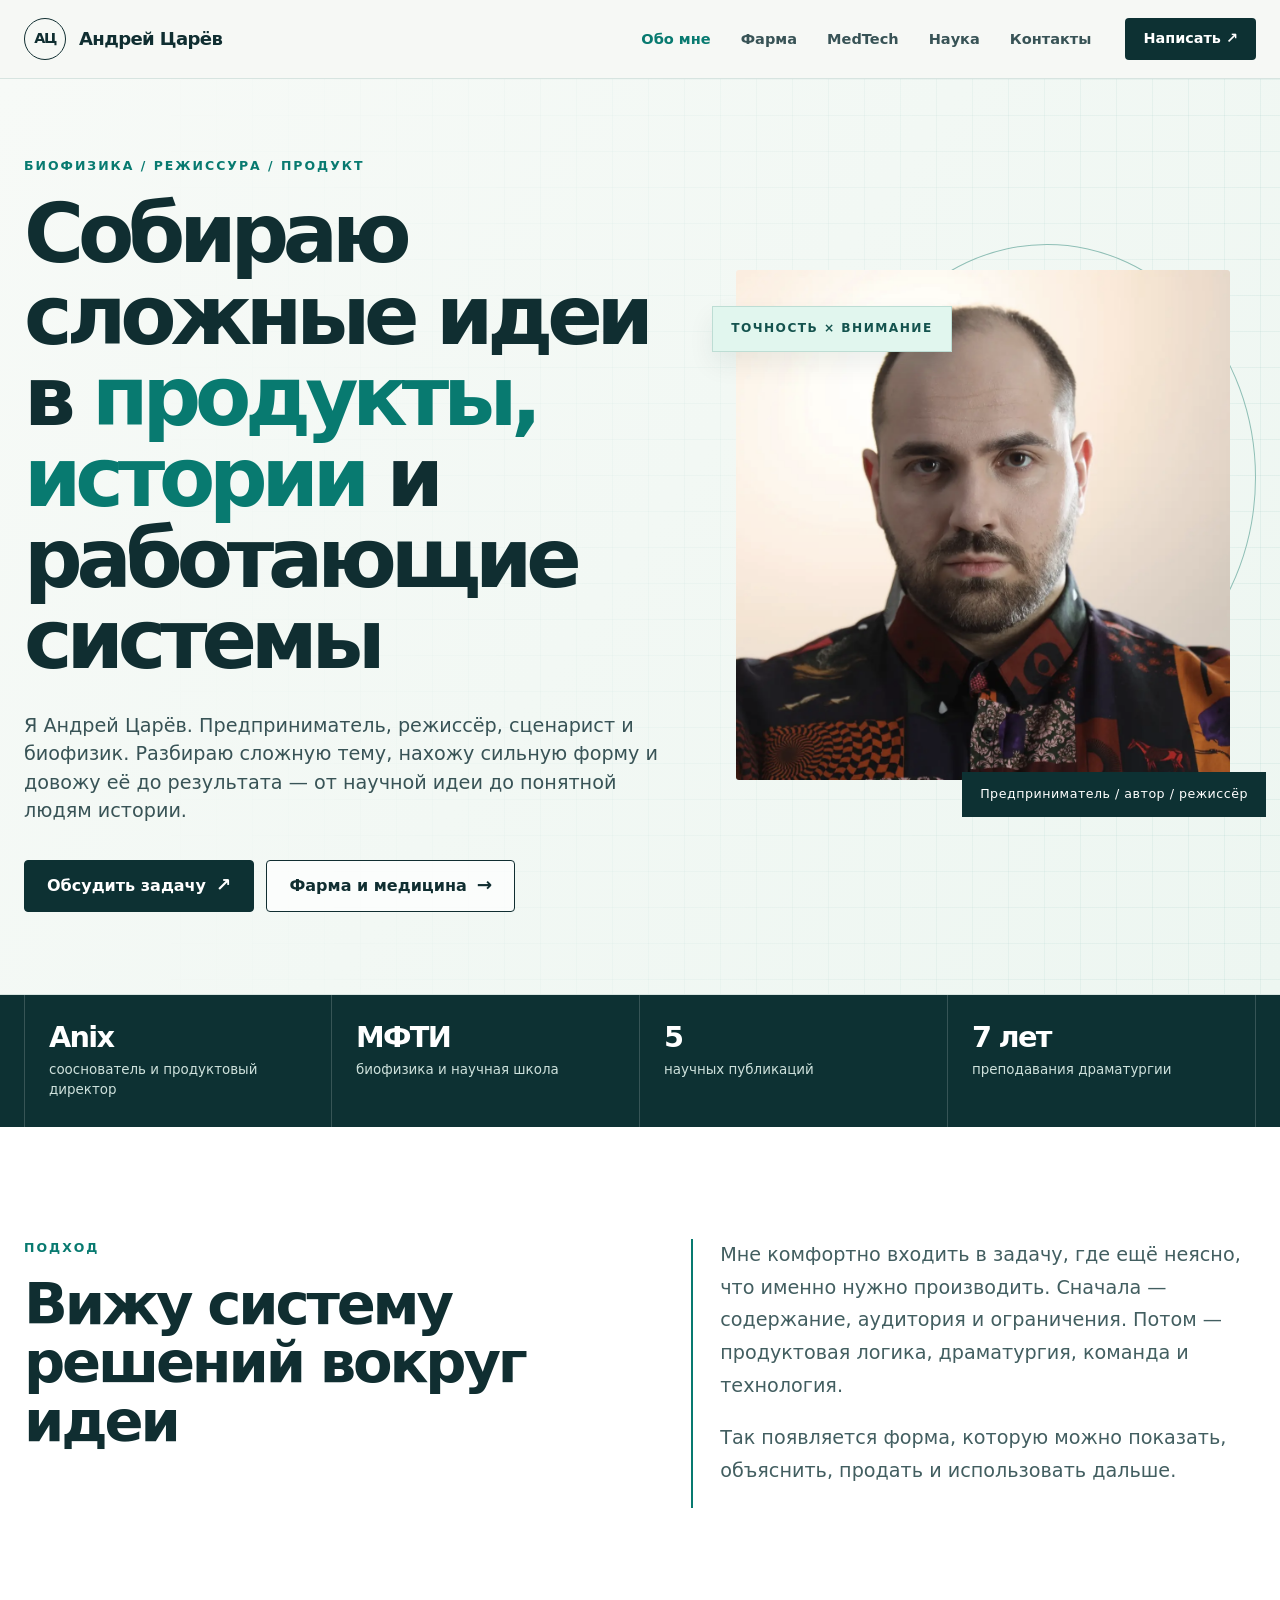
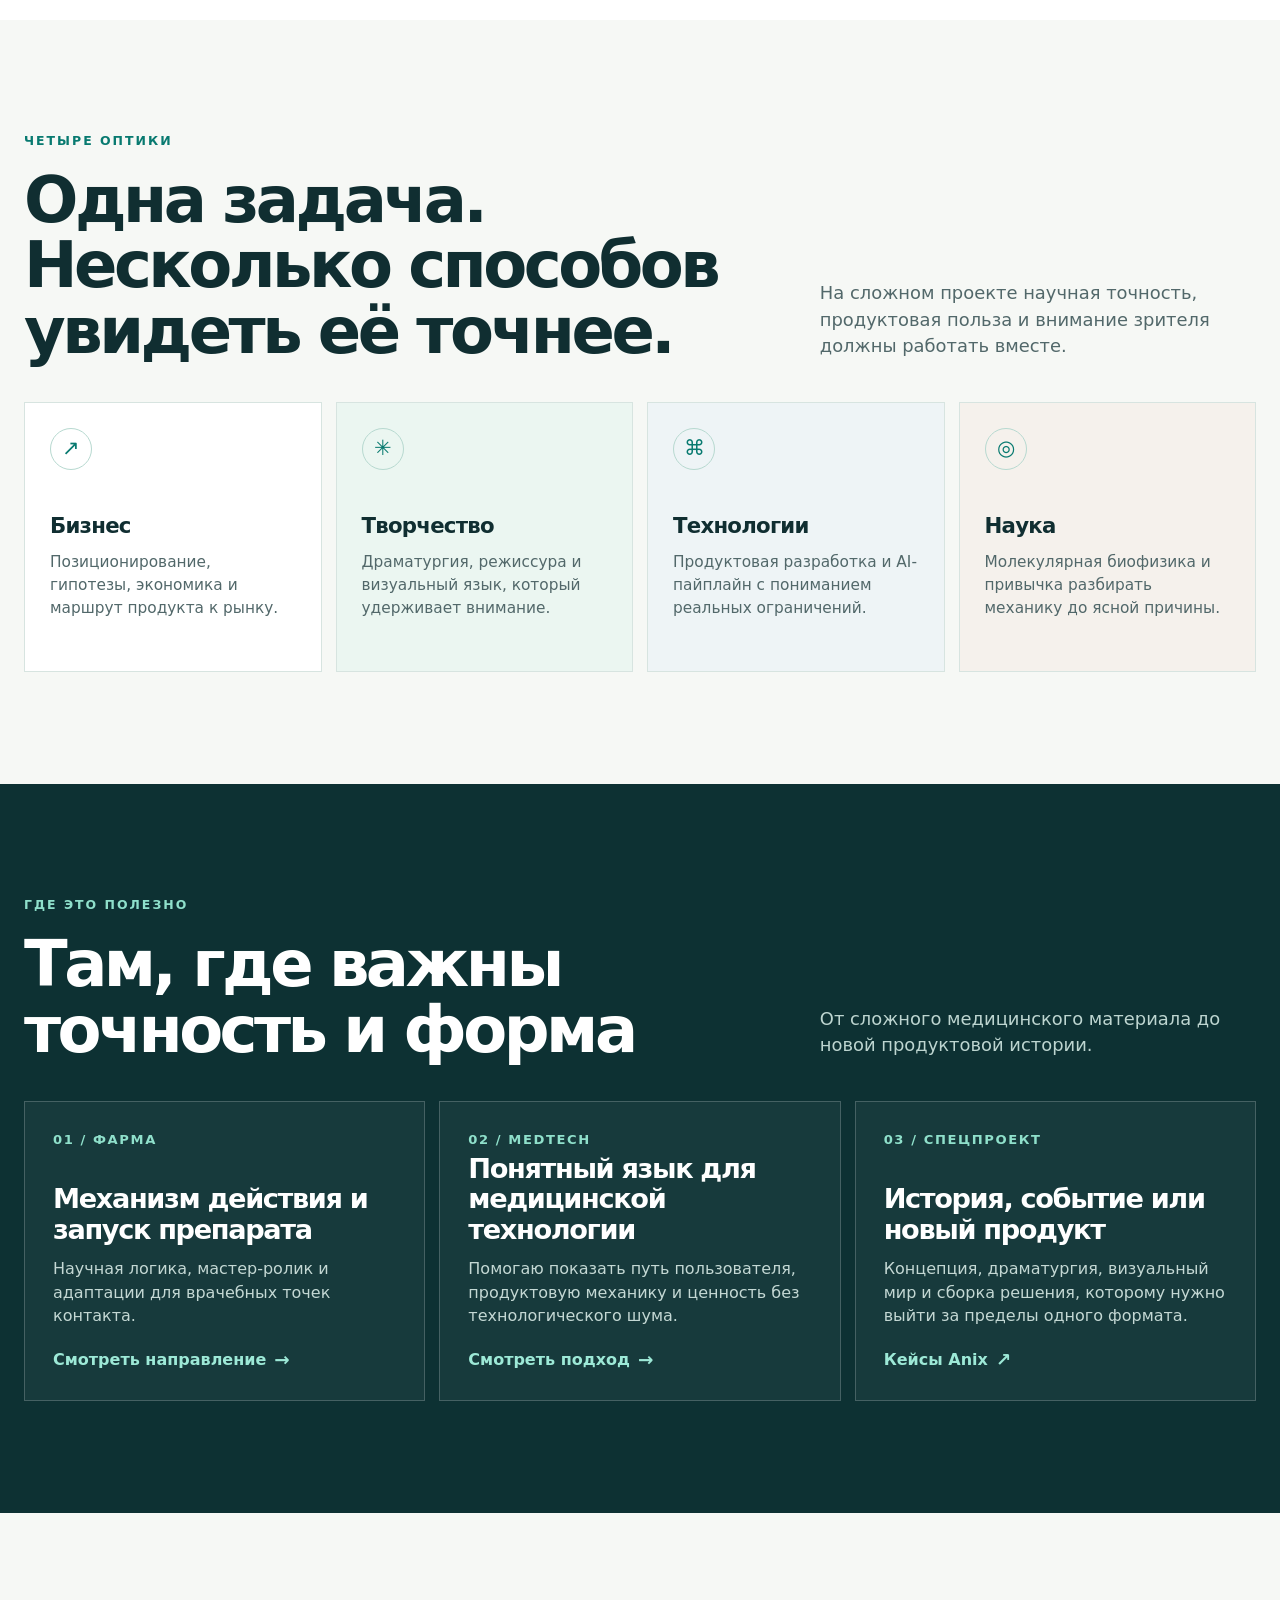
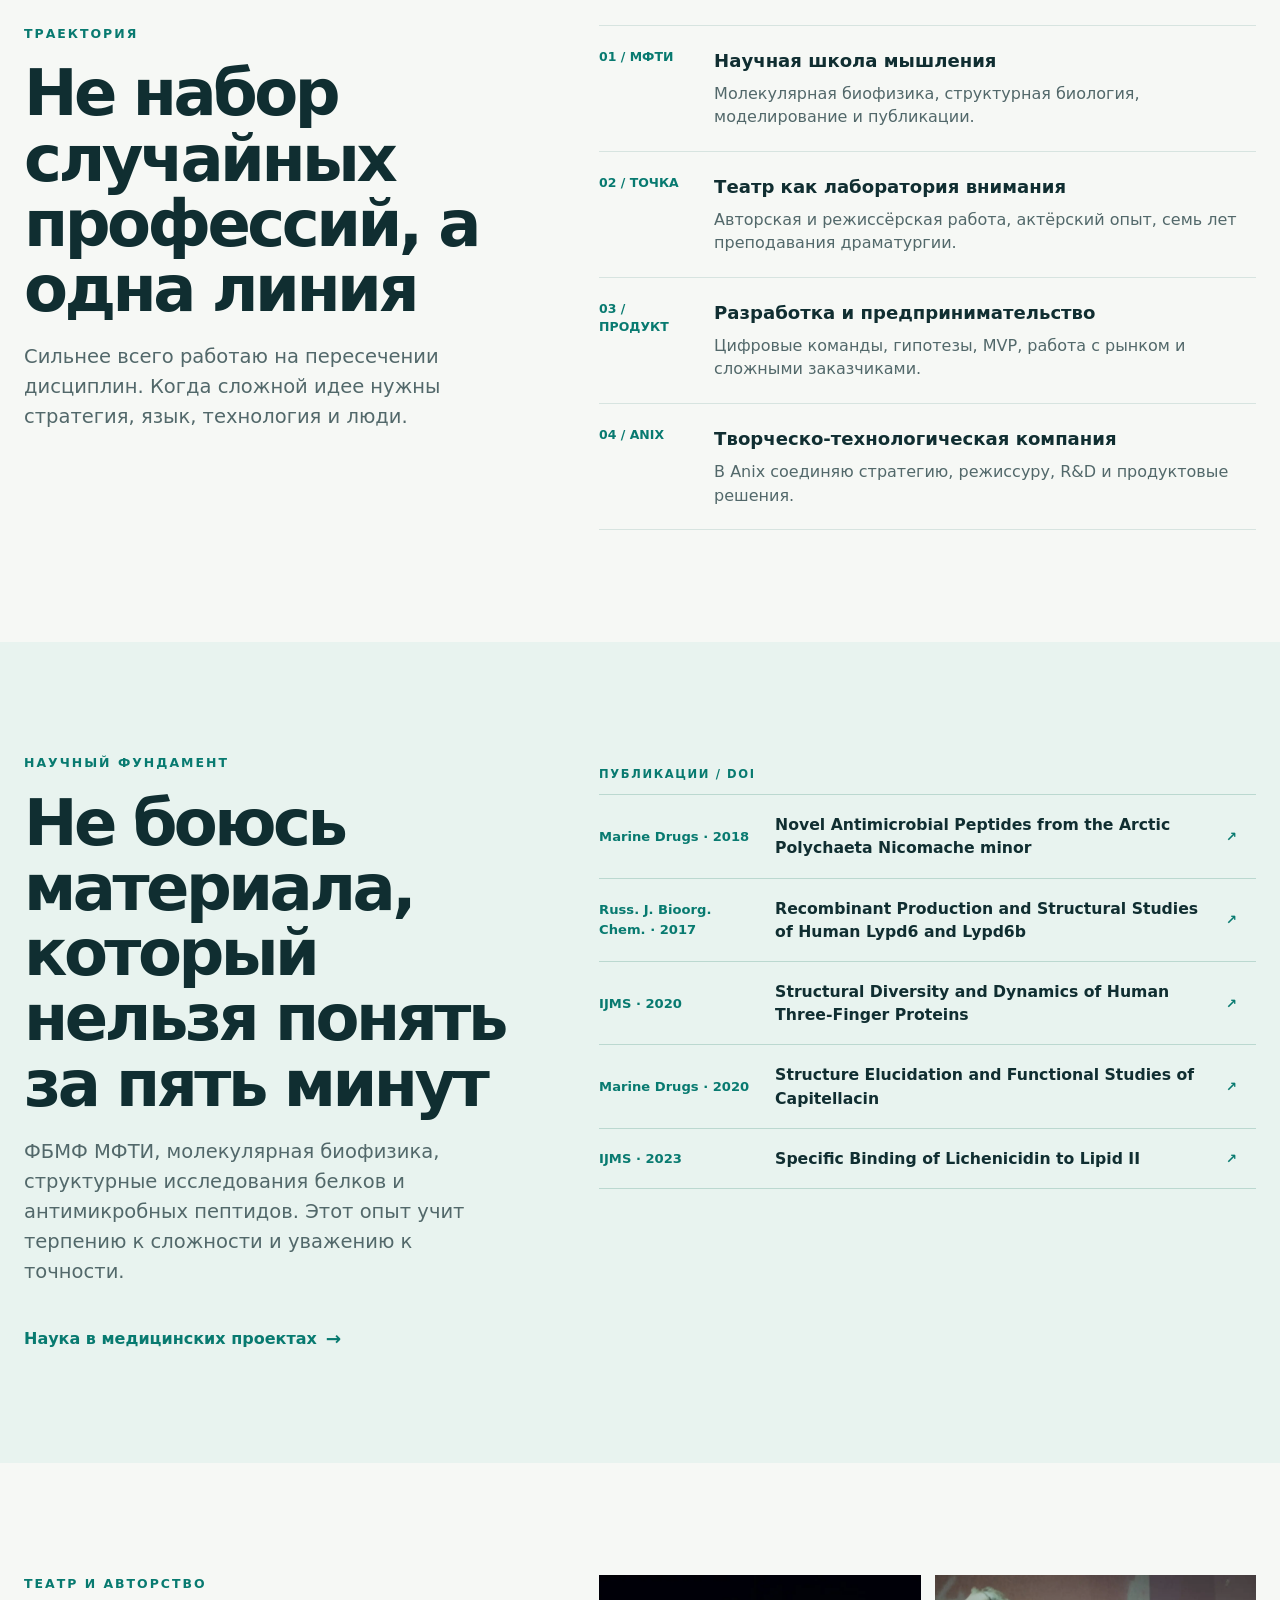
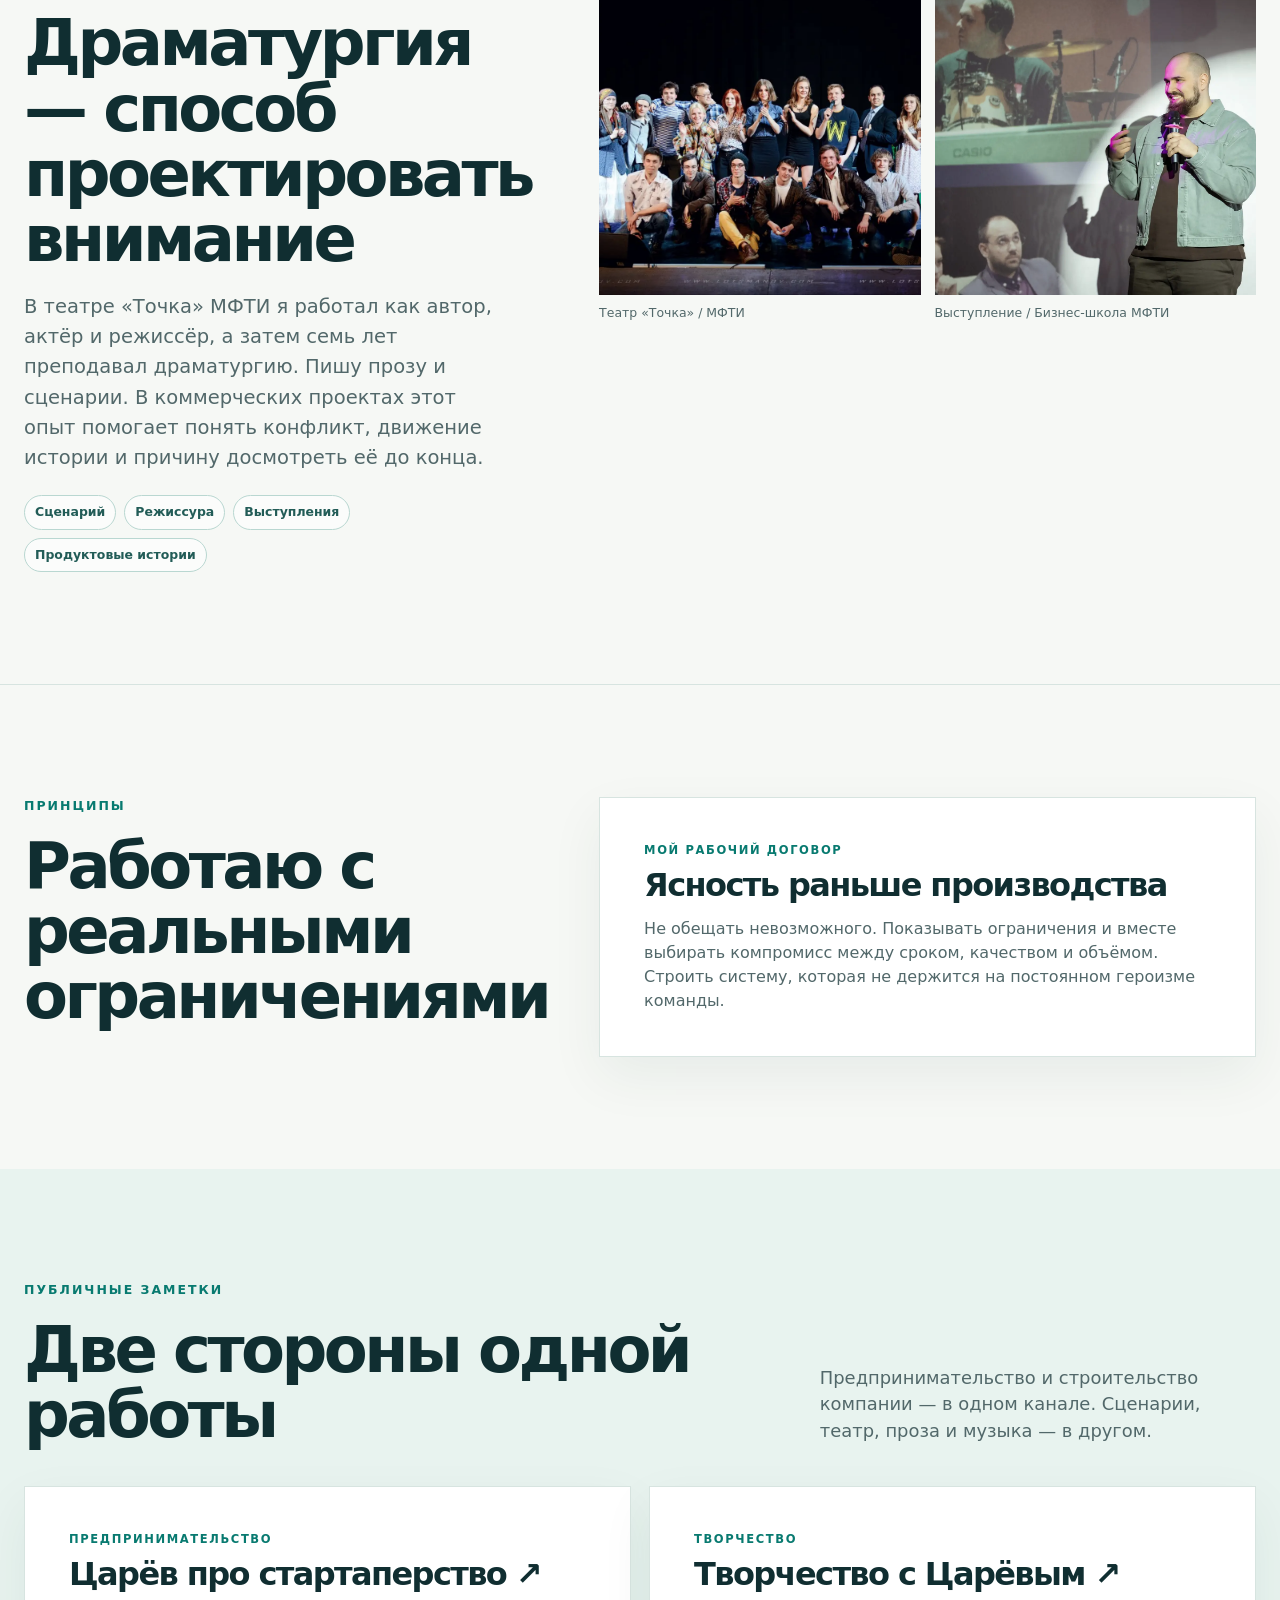
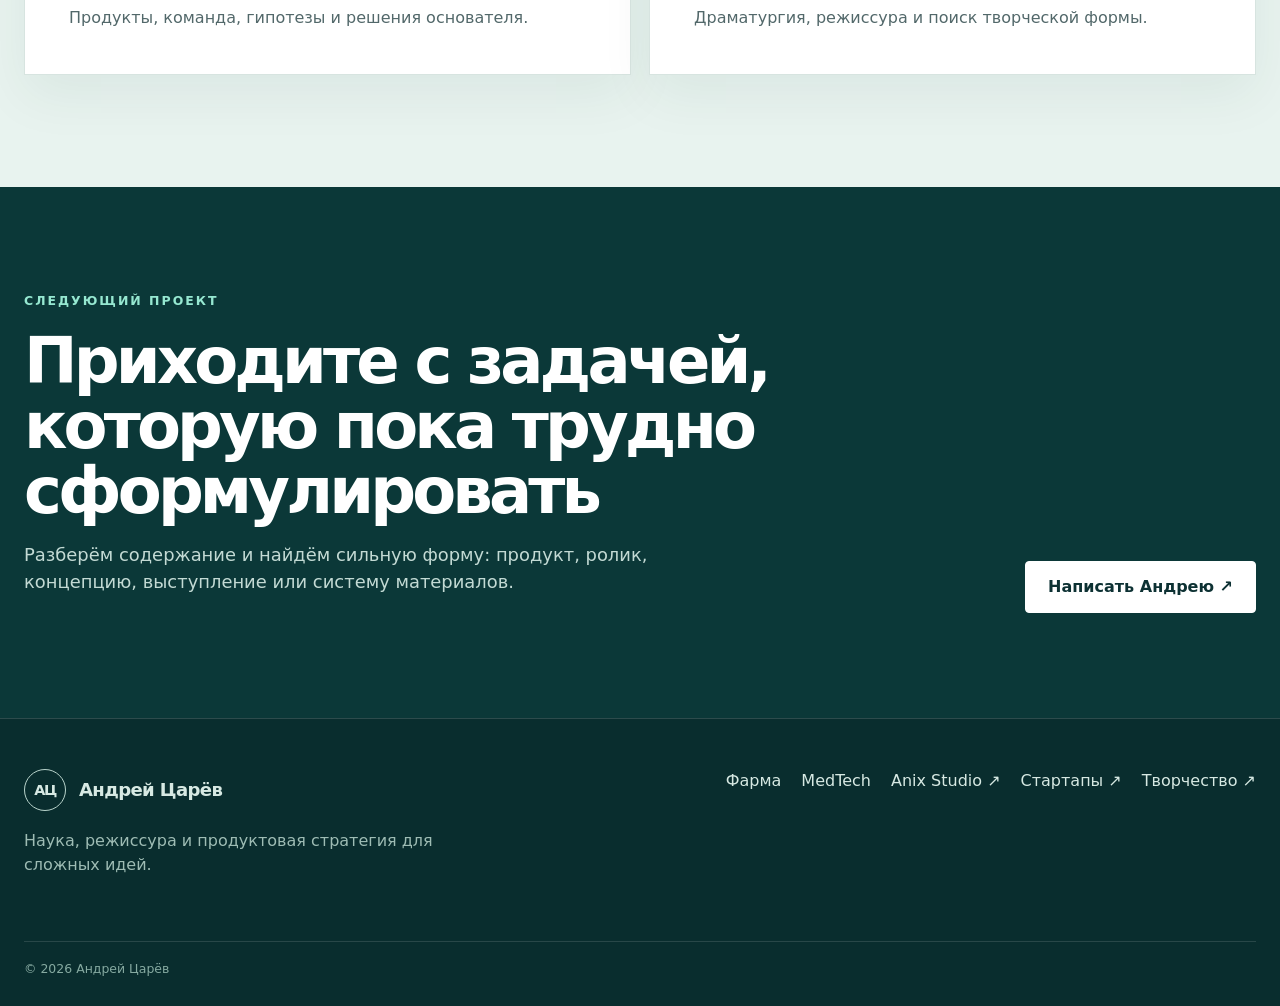
==== index.html @ 8cfdcb6a "deploy: 1b2433909bf0e7faa0292f297041fd1e0e8efaad" ====
<!doctype html>
<html lang="ru"><head>
<meta charset="utf-8"><meta name="viewport" content="width=device-width,initial-scale=1"><meta name="theme-color" content="#0d3133">
<title>Андрей Царёв — режиссёр, биофизик, продуктовый директор Anix</title>
<meta name="description" content="Андрей Царёв соединяет продуктовую стратегию, режиссуру и научное мышление. Сооснователь Anix, проекты в фарме, MedTech и сложных технологиях.">
<link rel="canonical" href="https://tsarev2709.github.io/iptsarev/"><link rel="icon" type="image/svg+xml" href="./assets/favicon.svg"><link rel="stylesheet" href="./assets/site.css">
<meta property="og:type" content="profile"><meta property="og:locale" content="ru_RU"><meta property="og:title" content="Андрей Царёв — сложные идеи в продукты и истории"><meta property="og:description" content="Режиссура, биофизика и продуктовая стратегия для задач, которые трудно объяснить с первого раза."><meta property="og:url" content="https://tsarev2709.github.io/iptsarev/"><meta property="og:image" content="https://tsarev2709.github.io/iptsarev/assets/portrait.webp">
<script type="application/ld+json">{"@context":"https://schema.org","@type":"Person","name":"Андрей Царёв","url":"https://tsarev2709.github.io/iptsarev/","image":"https://tsarev2709.github.io/iptsarev/assets/portrait.webp","jobTitle":"Сооснователь и продуктовый директор Anix","sameAs":["https://t.me/tsarev2709","https://studio.anix-ai.pro/andrey-tsarev/"],"knowsAbout":["Молекулярная биофизика","Режиссура","Продуктовая стратегия","Медицинская коммуникация"]}</script>
</head><body>
<a class="skip" href="#main">К содержанию</a>
<header class="site-header"><div class="container header-inner"><a class="brand" href="./" aria-label="Андрей Царёв — главная"><span class="brand-mark">АЦ</span><span>Андрей Царёв</span></a><nav class="site-nav" id="site-nav" aria-label="Основная навигация"><a href="./" aria-current="page">Обо мне</a><a href="./pharma/">Фарма</a><a href="./medtech/">MedTech</a><a href="#science">Наука</a><a href="#contact">Контакты</a></nav><button class="menu-toggle" aria-expanded="false" aria-controls="site-nav" type="button">Меню</button><a class="header-contact" href="https://t.me/tsarev2709" target="_blank" rel="noopener noreferrer">Написать ↗</a></div></header>
<main id="main">
<section class="hero"><div class="container hero-layout"><div><p class="eyebrow">Биофизика / режиссура / продукт</p><h1>Собираю сложные идеи в <em>продукты, истории</em> и работающие системы</h1><p class="hero-lead">Я Андрей Царёв. Предприниматель, режиссёр, сценарист и биофизик. Разбираю сложную тему, нахожу сильную форму и довожу её до результата — от научной идеи до понятной людям истории.</p><div class="actions"><a class="button button-primary" href="https://t.me/tsarev2709" target="_blank" rel="noopener noreferrer">Обсудить задачу <span class="arrow">↗</span></a><a class="button button-secondary" href="./pharma/">Фарма и медицина <span class="arrow">→</span></a></div></div><div class="portrait-wrap"><span class="signal">Точность × внимание</span><img class="portrait" src="./assets/portrait.webp" alt="Андрей Царёв — портрет" width="1800" height="1200" fetchpriority="high"><span class="portrait-caption">Предприниматель / автор / режиссёр</span></div></div></section>
<div class="fact-strip"><div class="container fact-grid"><div class="fact"><strong>Anix</strong><span>сооснователь и продуктовый директор</span></div><div class="fact"><strong>МФТИ</strong><span>биофизика и научная школа</span></div><div class="fact"><strong>5</strong><span>научных публикаций</span></div><div class="fact"><strong>7 лет</strong><span>преподавания драматургии</span></div></div></div>
<section class="section statement" id="approach"><div class="container statement-grid"><div><p class="eyebrow">Подход</p><h2 class="section-title">Вижу систему решений вокруг идеи</h2></div><div class="statement-copy"><p>Мне комфортно входить в задачу, где ещё неясно, что именно нужно производить. Сначала — содержание, аудитория и ограничения. Потом — продуктовая логика, драматургия, команда и технология.</p><p>Так появляется форма, которую можно показать, объяснить, продать и использовать дальше.</p></div></div></section>
<section class="section"><div class="container"><div class="section-head"><div><p class="eyebrow">Четыре оптики</p><h2 class="section-title">Одна задача. Несколько способов увидеть её точнее.</h2></div><p>На сложном проекте научная точность, продуктовая польза и внимание зрителя должны работать вместе.</p></div><div class="card-grid"><article class="card"><span class="card-icon" aria-hidden="true">↗</span><h3>Бизнес</h3><p>Позиционирование, гипотезы, экономика и маршрут продукта к рынку.</p></article><article class="card"><span class="card-icon" aria-hidden="true">✳</span><h3>Творчество</h3><p>Драматургия, режиссура и визуальный язык, который удерживает внимание.</p></article><article class="card"><span class="card-icon" aria-hidden="true">⌘</span><h3>Технологии</h3><p>Продуктовая разработка и AI-пайплайн с пониманием реальных ограничений.</p></article><article class="card"><span class="card-icon" aria-hidden="true">◎</span><h3>Наука</h3><p>Молекулярная биофизика и привычка разбирать механику до ясной причины.</p></article></div></div></section>
<section class="section dark"><div class="container"><div class="section-head"><div><p class="eyebrow">Где это полезно</p><h2 class="section-title">Там, где важны точность и форма</h2></div><p>От сложного медицинского материала до новой продуктовой истории.</p></div><div class="feature-grid"><article class="feature"><span class="num">01 / ФАРМА</span><h3>Механизм действия и запуск препарата</h3><p>Научная логика, мастер-ролик и адаптации для врачебных точек контакта.</p><a href="./pharma/">Смотреть направление <span class="arrow">→</span></a></article><article class="feature"><span class="num">02 / MEDTECH</span><h3>Понятный язык для медицинской технологии</h3><p>Помогаю показать путь пользователя, продуктовую механику и ценность без технологического шума.</p><a href="./medtech/">Смотреть подход <span class="arrow">→</span></a></article><article class="feature"><span class="num">03 / СПЕЦПРОЕКТ</span><h3>История, событие или новый продукт</h3><p>Концепция, драматургия, визуальный мир и сборка решения, которому нужно выйти за пределы одного формата.</p><a href="https://studio.anix-ai.pro/cases/" target="_blank" rel="noopener noreferrer">Кейсы Anix <span class="arrow">↗</span></a></article></div></div></section>
<section class="section"><div class="container split"><div><p class="eyebrow">Траектория</p><h2 class="section-title">Не набор случайных профессий, а одна линия</h2><p class="section-subtitle">Сильнее всего работаю на пересечении дисциплин. Когда сложной идее нужны стратегия, язык, технология и люди.</p></div><ol class="steps"><li><span class="step-index">01 / МФТИ</span><div><h3>Научная школа мышления</h3><p>Молекулярная биофизика, структурная биология, моделирование и публикации.</p></div></li><li><span class="step-index">02 / Точка</span><div><h3>Театр как лаборатория внимания</h3><p>Авторская и режиссёрская работа, актёрский опыт, семь лет преподавания драматургии.</p></div></li><li><span class="step-index">03 / Продукт</span><div><h3>Разработка и предпринимательство</h3><p>Цифровые команды, гипотезы, MVP, работа с рынком и сложными заказчиками.</p></div></li><li><span class="step-index">04 / Anix</span><div><h3>Творческо-технологическая компания</h3><p>В Anix соединяю стратегию, режиссуру, R&D и продуктовые решения.</p></div></li></ol></div></section>
<section class="section science" id="science"><div class="container split"><div><p class="eyebrow">Научный фундамент</p><h2 class="section-title">Не боюсь материала, который нельзя понять за пять минут</h2><p class="section-subtitle">ФБМФ МФТИ, молекулярная биофизика, структурные исследования белков и антимикробных пептидов. Этот опыт учит терпению к сложности и уважению к точности.</p><a class="text-link" href="./pharma/">Наука в медицинских проектах <span class="arrow">→</span></a></div><div><p class="mini-label">Публикации / DOI</p><div class="publication-list"><a class="publication" href="https://doi.org/10.3390/md16110401" target="_blank" rel="noopener noreferrer"><span>Marine Drugs · 2018</span><strong>Novel Antimicrobial Peptides from the Arctic Polychaeta Nicomache minor</strong><span class="arrow">↗</span></a><a class="publication" href="https://doi.org/10.1134/S1068162017060127" target="_blank" rel="noopener noreferrer"><span>Russ. J. Bioorg. Chem. · 2017</span><strong>Recombinant Production and Structural Studies of Human Lypd6 and Lypd6b</strong><span class="arrow">↗</span></a><a class="publication" href="https://doi.org/10.3390/ijms21197280" target="_blank" rel="noopener noreferrer"><span>IJMS · 2020</span><strong>Structural Diversity and Dynamics of Human Three-Finger Proteins</strong><span class="arrow">↗</span></a><a class="publication" href="https://doi.org/10.3390/md18120620" target="_blank" rel="noopener noreferrer"><span>Marine Drugs · 2020</span><strong>Structure Elucidation and Functional Studies of Capitellacin</strong><span class="arrow">↗</span></a><a class="publication" href="https://doi.org/10.3390/ijms24021332" target="_blank" rel="noopener noreferrer"><span>IJMS · 2023</span><strong>Specific Binding of Lichenicidin to Lipid II</strong><span class="arrow">↗</span></a></div></div></div></section>
<section class="section"><div class="container split"><div><p class="eyebrow">Театр и авторство</p><h2 class="section-title">Драматургия — способ проектировать внимание</h2><p class="section-subtitle">В театре «Точка» МФТИ я работал как автор, актёр и режиссёр, а затем семь лет преподавал драматургию. Пишу прозу и сценарии. В коммерческих проектах этот опыт помогает понять конфликт, движение истории и причину досмотреть её до конца.</p><div class="pill-row"><span class="pill">Сценарий</span><span class="pill">Режиссура</span><span class="pill">Выступления</span><span class="pill">Продуктовые истории</span></div></div><div class="photo-panel"><figure><img src="./assets/theatre.webp" width="1200" height="800" loading="lazy" alt="Состав театра «Точка» МФТИ после спектакля"><figcaption>Театр «Точка» / МФТИ</figcaption></figure><figure><img src="./assets/speaking.webp" width="1800" height="1200" loading="lazy" alt="Андрей Царёв выступает в Бизнес-школе МФТИ"><figcaption>Выступление / Бизнес-школа МФТИ</figcaption></figure></div></div></section>
<section class="section rule"><div class="container split"><div><p class="eyebrow">Принципы</p><h2 class="section-title">Работаю с реальными ограничениями</h2></div><div class="callout"><span class="mini-label">Мой рабочий договор</span><h3>Ясность раньше производства</h3><p>Не обещать невозможного. Показывать ограничения и вместе выбирать компромисс между сроком, качеством и объёмом. Строить систему, которая не держится на постоянном героизме команды.</p></div></div></section>
<section class="section science"><div class="container"><div class="section-head"><div><p class="eyebrow">Публичные заметки</p><h2 class="section-title">Две стороны одной работы</h2></div><p>Предпринимательство и строительство компании — в одном канале. Сценарии, театр, проза и музыка — в другом.</p></div><div class="case-grid"><a class="callout" href="https://t.me/tsarev_startup" target="_blank" rel="noopener noreferrer"><span class="mini-label">Предпринимательство</span><h3>Царёв про стартаперство ↗</h3><p>Продукты, команда, гипотезы и решения основателя.</p></a><a class="callout" href="https://t.me/tsarev_creative" target="_blank" rel="noopener noreferrer"><span class="mini-label">Творчество</span><h3>Творчество с Царёвым ↗</h3><p>Драматургия, режиссура и поиск творческой формы.</p></a></div></div></section>
<section class="final" id="contact"><div class="container final-inner"><div><p class="eyebrow">Следующий проект</p><h2>Приходите с задачей, которую пока трудно сформулировать</h2><p>Разберём содержание и найдём сильную форму: продукт, ролик, концепцию, выступление или систему материалов.</p></div><div class="final-actions"><a class="button button-light" href="https://t.me/tsarev2709" target="_blank" rel="noopener noreferrer">Написать Андрею ↗</a></div></div></section>
</main>
<footer class="footer"><div class="container"><div class="footer-inner"><div><a class="brand" href="./"><span class="brand-mark">АЦ</span><span>Андрей Царёв</span></a><p>Наука, режиссура и продуктовая стратегия для сложных идей.</p></div><nav class="footer-links" aria-label="Ссылки в подвале"><a href="./pharma/">Фарма</a><a href="./medtech/">MedTech</a><a href="https://studio.anix-ai.pro/" target="_blank" rel="noopener noreferrer">Anix Studio ↗</a><a href="https://t.me/tsarev_startup" target="_blank" rel="noopener noreferrer">Стартапы ↗</a><a href="https://t.me/tsarev_creative" target="_blank" rel="noopener noreferrer">Творчество ↗</a></nav></div><div class="copyright">© 2026 Андрей Царёв</div></div></footer><script src="./assets/site.js" defer></script></body></html>
---- assets/site.css ----
:root{--ink:#102e31;--muted:#52686a;--line:#d7e4e0;--paper:#f6f8f5;--white:#fff;--teal:#087a70;--mint:#c8eee2;--deep:#0d3133;--aqua:#e6f6f0;--coral:#df795f;--width:1240px}
*{box-sizing:border-box}html{scroll-behavior:smooth}body{margin:0;background:var(--paper);color:var(--ink);font-family:Inter,ui-sans-serif,system-ui,-apple-system,BlinkMacSystemFont,"Segoe UI",sans-serif;line-height:1.48}a{color:inherit;text-decoration:none}button{font:inherit}img{display:block;max-width:100%}::selection{background:#a9e9d7;color:#123536}:focus-visible{outline:3px solid var(--teal);outline-offset:4px}
.container{width:min(calc(100% - 48px),var(--width));margin-inline:auto}.narrow{max-width:780px}.skip{position:absolute;left:-999px;top:12px;background:#fff;padding:12px;z-index:99}.skip:focus{left:12px}.eyebrow{margin:0 0 18px;color:var(--teal);font-size:.78rem;letter-spacing:.16em;text-transform:uppercase;font-weight:800}.muted{color:var(--muted)}.section{padding:112px 0}.section-head{display:grid;grid-template-columns:minmax(0,1.2fr) minmax(0,.7fr);gap:48px;align-items:end;margin-bottom:38px}.section-head p:last-child{margin:0 0 4px;color:var(--muted);font-size:1.12rem}.section-title{max-width:900px;margin:0;font-size:clamp(2.35rem,5vw,4.7rem);line-height:1.02;letter-spacing:-.055em;font-weight:740}.section-subtitle{max-width:790px;color:var(--muted);font-size:1.22rem;line-height:1.55}.mini-label{display:block;color:var(--teal);font-size:.72rem;font-weight:800;letter-spacing:.14em;text-transform:uppercase}.rule{border-top:1px solid var(--line)}
.site-header{position:sticky;top:0;z-index:20;background:rgba(246,248,245,.92);backdrop-filter:blur(18px);border-bottom:1px solid var(--line)}.header-inner{display:flex;align-items:center;gap:34px;min-height:78px}.brand{display:flex;align-items:center;gap:13px;min-width:225px;font-weight:750;letter-spacing:-.04em}.brand-mark{display:grid;place-items:center;width:42px;height:42px;border:1px solid var(--ink);border-radius:50%;font-size:.9rem;font-weight:800;letter-spacing:-.1em}.brand span:last-child{font-size:1.13rem}.site-nav{display:flex;align-items:center;gap:30px;margin-left:auto}.site-nav a{font-size:.91rem;font-weight:650;color:#385356}.site-nav a:hover,.site-nav a[aria-current="page"]{color:var(--teal)}.header-contact{display:inline-flex;align-items:center;justify-content:center;min-height:42px;padding:0 18px;border-radius:4px;background:var(--deep);color:#fff;font-size:.9rem;font-weight:700;white-space:nowrap;transition:background .2s,transform .2s}.header-contact:hover,.button-primary:hover{background:var(--teal);transform:translateY(-2px)}.menu-toggle{display:none;border:1px solid var(--line);background:#fff;border-radius:4px;min-height:42px;padding:0 14px;color:var(--ink);font-weight:700}
.hero{position:relative;overflow:hidden;background:linear-gradient(125deg,#f7faf7 0%,#edf6f1 100%);border-bottom:1px solid var(--line)}.hero::before,.grid-backdrop::before{content:"";position:absolute;inset:0;pointer-events:none;background-image:linear-gradient(rgba(8,122,112,.055) 1px,transparent 1px),linear-gradient(90deg,rgba(8,122,112,.055) 1px,transparent 1px);background-size:36px 36px;mask-image:linear-gradient(to right,transparent 10%,#000 100%)}.hero-layout{position:relative;display:grid;grid-template-columns:minmax(0,1.1fr) minmax(0,.9fr);gap:clamp(40px,6vw,92px);align-items:center;min-height:690px;padding-top:78px;padding-bottom:82px}.hero h1{max-width:760px;margin:0;font-size:clamp(3.55rem,6.4vw,6.25rem);line-height:.99;letter-spacing:-.075em;font-weight:750}.hero h1 em{color:var(--teal);font-style:normal}.hero-lead{max-width:675px;margin:32px 0 0;font-size:clamp(1.1rem,1.5vw,1.38rem);line-height:1.48;color:#385356}.actions{display:flex;flex-wrap:wrap;gap:12px;margin-top:34px}.button{display:inline-flex;align-items:center;justify-content:center;gap:10px;min-height:52px;padding:0 22px;border:1px solid var(--ink);border-radius:4px;font-weight:750;transition:background .2s,transform .2s,border-color .2s}.button-primary{background:var(--deep);border-color:var(--deep);color:#fff}.button-secondary{background:rgba(255,255,255,.72)}.button-secondary:hover{background:#fff;transform:translateY(-2px);border-color:var(--teal)}.button-light{background:#fff;border-color:#fff;color:var(--deep)}.button-light:hover{background:var(--mint);border-color:var(--mint)}.text-link{display:inline-flex;gap:9px;align-items:center;margin-top:20px;color:var(--teal);font-weight:780}.text-link:hover{text-decoration:underline;text-underline-offset:5px}.arrow{font-size:1.15em;line-height:1}
.portrait-wrap{position:relative;min-height:510px;padding:26px 26px 45px 0}.portrait-wrap::before{content:"";position:absolute;right:0;top:0;width:80%;height:80%;border:1px solid #8fbfb6;border-radius:50%}.portrait{position:relative;z-index:1;width:100%;height:510px;object-fit:cover;object-position:center 34%;filter:saturate(.78);border-radius:3px}.portrait-caption{position:absolute;z-index:2;right:-10px;bottom:8px;background:var(--deep);color:#fff;padding:13px 18px;font-size:.79rem;letter-spacing:.04em}.signal{position:absolute;z-index:3;left:-24px;top:62px;background:#e1f6ee;border:1px solid #bdddd4;padding:13px 18px;color:#14534e;font-size:.76rem;font-weight:800;letter-spacing:.12em;text-transform:uppercase;box-shadow:0 12px 26px #10373413}
.fact-strip{background:var(--deep);color:#fff}.fact-grid{display:grid;grid-template-columns:repeat(4,1fr)}.fact{padding:27px 24px;border-right:1px solid #ffffff2c}.fact:first-child{border-left:1px solid #ffffff2c}.fact strong{display:block;font-size:1.8rem;letter-spacing:-.06em;line-height:1.1}.fact span{display:block;margin-top:7px;color:#cee1dc;font-size:.84rem}
.statement{background:#fff}.statement-grid{display:grid;grid-template-columns:1fr 1fr;gap:8vw;align-items:start}.statement .section-title{font-size:clamp(2.5rem,4.5vw,4.45rem)}.statement-copy{border-left:2px solid var(--teal);padding-left:27px;color:#425e60;font-size:1.2rem;line-height:1.7}.statement-copy p{margin:0 0 20px}
.card-grid{display:grid;grid-template-columns:repeat(4,1fr);gap:14px}.card{display:flex;flex-direction:column;min-height:270px;padding:25px;border:1px solid var(--line);background:#fff}.card-icon{display:grid;place-items:center;width:42px;height:42px;border:1px solid #b7d9d0;color:var(--teal);border-radius:50%;font-family:Georgia,serif;font-size:1.3rem}.card h3{margin:40px 0 10px;font-size:1.33rem;letter-spacing:-.035em}.card p{margin:0;color:var(--muted);font-size:.96rem}.card:nth-child(2){background:#ebf6f1}.card:nth-child(3){background:#eef4f6}.card:nth-child(4){background:#f5f1ec}
.dark{background:var(--deep);color:#fff}.dark .eyebrow{color:#8fe0cb}.dark .section-title{color:#fff}.dark .section-head p:last-child,.dark .muted{color:#bdd5d0}.feature-grid{display:grid;grid-template-columns:repeat(3,1fr);gap:14px}.feature{position:relative;display:flex;flex-direction:column;min-height:300px;padding:28px;border:1px solid #ffffff33;background:#ffffff0b}.feature .num{color:#8fe0cb;font-size:.82rem;font-weight:800;letter-spacing:.12em}.feature h3{margin:auto 0 12px;font-size:1.7rem;line-height:1.12;letter-spacing:-.05em}.feature p{margin:0;color:#c4d8d4}.feature a{display:inline-flex;align-items:center;gap:8px;margin-top:20px;color:#9de9d7;font-weight:700}
.split{display:grid;grid-template-columns:minmax(0,.85fr) minmax(0,1.15fr);gap:7vw;align-items:start}.steps{margin:0;padding:0;list-style:none}.steps li{display:grid;grid-template-columns:95px 1fr;gap:20px;border-top:1px solid var(--line);padding:22px 0}.steps li:last-child{border-bottom:1px solid var(--line)}.steps .step-index{color:var(--teal);font-size:.78rem;font-weight:800;text-transform:uppercase}.steps h3{margin:0 0 7px;font-size:1.13rem}.steps p{margin:0;color:var(--muted)}
.science{background:#e8f3ef}.publication-list{display:grid;gap:0}.publication{display:grid;grid-template-columns:160px minmax(0,1fr) 30px;gap:16px;align-items:center;padding:18px 0;border-top:1px solid #bbd8d0}.publication:last-child{border-bottom:1px solid #bbd8d0}.publication span{font-size:.82rem;color:var(--teal);font-weight:700}.publication strong{font-size:.98rem;font-weight:650}.publication:hover strong{text-decoration:underline;text-underline-offset:3px}.photo-panel{display:grid;grid-template-columns:1fr 1fr;gap:14px}.photo-panel img{width:100%;height:320px;object-fit:cover;filter:saturate(.85)}.photo-panel figcaption{margin-top:9px;color:var(--muted);font-size:.78rem}.photo-panel figure{margin:0}
.callout{padding:44px;background:#fff;border:1px solid var(--line);box-shadow:0 20px 50px #163b3210}.callout h3{margin:9px 0 14px;font-size:2rem;line-height:1.1;letter-spacing:-.05em}.callout p{margin:0;color:var(--muted)}.pill-row{display:flex;flex-wrap:wrap;gap:8px;margin-top:22px}.pill{display:inline-flex;padding:7px 10px;border:1px solid #b9d7d1;border-radius:50px;background:#ffffff9c;color:#225c57;font-size:.78rem;font-weight:650}
.page-hero{position:relative;overflow:hidden;padding:96px 0 88px;background:#edf6f1;border-bottom:1px solid var(--line)}.page-hero::after{content:"";position:absolute;right:-170px;top:-230px;width:650px;height:650px;border:1px solid #a2ccc2;border-radius:50%;box-shadow:0 0 0 68px #a2ccc226,0 0 0 136px #a2ccc21a;pointer-events:none}.page-hero-inner{position:relative;z-index:1;display:grid;grid-template-columns:minmax(0,1.15fr) minmax(320px,.6fr);gap:70px;align-items:end}.page-hero h1{max-width:860px;margin:0;font-size:clamp(3.5rem,6vw,6.1rem);line-height:1;letter-spacing:-.07em}.page-hero p.lead{max-width:710px;margin:30px 0 0;font-size:1.25rem;color:#405f5d}.hero-aside{padding:26px;border:1px solid #b9d8ce;background:#ffffffb7;backdrop-filter:blur(8px)}.hero-aside span{display:block;margin-bottom:22px;color:var(--teal);font-size:.72rem;letter-spacing:.14em;font-weight:800;text-transform:uppercase}.hero-aside strong{display:block;font-size:2.35rem;line-height:1.07;letter-spacing:-.055em}.hero-aside p{margin:17px 0 0;color:var(--muted);font-size:.93rem}
.product-panel{display:grid;grid-template-columns:1.2fr .8fr;gap:14px}.product-main{padding:40px;background:var(--deep);color:#fff}.product-main h3{max-width:600px;margin:14px 0 26px;font-size:2.5rem;line-height:1.06;letter-spacing:-.055em}.check-list{display:grid;gap:13px;margin:0;padding:0;list-style:none}.check-list li{display:flex;gap:11px;align-items:start}.check-list li::before{content:"+";flex:none;display:grid;place-items:center;width:19px;height:19px;border-radius:50%;background:#96e5d0;color:#163f3b;font-size:.82rem;font-weight:900;line-height:1}.product-main .check-list{color:#def3ec}.product-side{display:grid;gap:14px}.metric-card{padding:27px;background:#e0f3ea;border:1px solid #b6ded0}.metric-card strong{display:block;margin:22px 0 8px;font-size:2.5rem;letter-spacing:-.06em}.metric-card p{margin:0;color:var(--muted)}.metric-card:last-child{background:#fff}
.price-grid{display:grid;grid-template-columns:repeat(3,1fr);gap:14px;margin-top:14px}.price-card{padding:25px;border:1px solid var(--line);background:#fff}.price-card span{display:block;color:var(--teal);font-size:.78rem;font-weight:800;letter-spacing:.12em;text-transform:uppercase}.price-card strong{display:block;margin:18px 0;font-size:1.8rem;letter-spacing:-.05em}.price-card p{margin:0;color:var(--muted)}.footnote{color:var(--muted);font-size:.81rem}
.task-grid{display:grid;grid-template-columns:repeat(4,1fr);gap:0;border-top:1px solid var(--line);border-left:1px solid var(--line)}.task{min-height:230px;padding:24px;border-right:1px solid var(--line);border-bottom:1px solid var(--line);background:#fff}.task span{color:var(--teal);font-size:.76rem;font-weight:800}.task h3{margin:27px 0 10px;font-size:1.18rem;letter-spacing:-.035em}.task p{margin:0;color:var(--muted);font-size:.91rem}
.case-grid{display:grid;grid-template-columns:repeat(2,1fr);gap:18px}.case{overflow:hidden;border:1px solid #ffffff39;background:#ffffff0b}.case img{width:100%;height:320px;object-fit:cover}.case-content{padding:28px}.case-content h3{margin:14px 0 12px;font-size:2rem;letter-spacing:-.05em}.case-content p{color:#cee0da}.case-content a{display:inline-flex;gap:8px;color:#9de9d7;font-weight:750}.case-note{font-size:.82rem;color:#accac2!important}
.medtech-visual{position:relative;min-height:410px;background:#d4eee4;border:1px solid #a9d9cc;overflow:hidden}.medtech-visual img{width:100%;height:410px;object-fit:cover;filter:saturate(.8)}.medtech-visual span{position:absolute;left:0;bottom:0;background:var(--deep);color:#fff;padding:14px 20px;font-size:.82rem}.audience-grid{display:grid;grid-template-columns:repeat(4,1fr);gap:14px}.audience{padding:25px;border:1px solid var(--line);background:#fff}.audience span{color:var(--teal);font-size:.75rem;font-weight:800}.audience h3{margin:24px 0 10px;font-size:1.28rem}.audience p{margin:0;color:var(--muted);font-size:.94rem}
.final{padding:105px 0;background:#0b3838;color:#fff}.final-inner{display:grid;grid-template-columns:1fr auto;gap:60px;align-items:end}.final h2{max-width:800px;margin:0;font-size:clamp(2.6rem,5vw,4.9rem);line-height:1.02;letter-spacing:-.06em}.final p:not(.eyebrow){max-width:670px;color:#c3dad4;font-size:1.12rem}.final .eyebrow{color:#96e8d1}.final-actions{display:flex;flex-wrap:wrap;gap:12px}
.footer{padding:50px 0 28px;background:#092d2e;color:#d7e9e3;border-top:1px solid #ffffff25}.footer-inner{display:grid;grid-template-columns:1fr 1fr;gap:50px}.footer .brand-mark{border-color:#b8d3cb}.footer .brand{margin-bottom:18px}.footer p{max-width:420px;color:#9ebcb4}.footer-links{display:flex;gap:20px;flex-wrap:wrap;align-content:start;justify-content:flex-end}.footer-links a:hover{color:#9de9d7}.copyright{margin-top:48px;padding-top:18px;border-top:1px solid #ffffff20;color:#86aaa1;font-size:.78rem}
@media(max-width:1000px){.container{width:min(calc(100% - 40px),var(--width))}.hero-layout{grid-template-columns:1fr .85fr;gap:30px}.hero h1{font-size:clamp(3.3rem,6vw,5rem)}.portrait{height:430px}.portrait-wrap{min-height:430px}.card-grid,.task-grid{grid-template-columns:repeat(2,1fr)}.feature-grid{grid-template-columns:repeat(2,1fr)}.section{padding:80px 0}.site-nav{gap:16px}.brand{min-width:auto}}
@media(max-width:760px){.container{width:min(calc(100% - 32px),var(--width))}.header-inner{min-height:68px;gap:12px}.brand{margin-right:auto}.brand span:last-child{font-size:1rem}.site-nav{display:none;position:absolute;left:0;right:0;top:68px;flex-direction:column;align-items:stretch;gap:0;margin:0;padding:12px 16px 20px;background:#f6f8f5;border-bottom:1px solid var(--line);box-shadow:0 20px 30px #143a3520}.site-nav[data-open="true"]{display:flex}.site-nav a{padding:12px 4px}.menu-toggle{display:block}.header-contact{display:none}.hero-layout,.page-hero-inner,.section-head,.statement-grid,.split,.product-panel,.final-inner,.footer-inner{grid-template-columns:1fr}.hero-layout{min-height:0;padding:65px 0 45px}.hero h1,.page-hero h1{font-size:clamp(3.2rem,11vw,5rem)}.hero-lead{margin-top:23px}.portrait-wrap{margin-top:22px;padding:12px 12px 24px 0;min-height:0}.portrait{height:430px}.signal{left:0;top:34px}.portrait-caption{right:0;bottom:3px}.fact-grid{grid-template-columns:repeat(2,1fr)}.fact{border-bottom:1px solid #ffffff2c}.section{padding:72px 0}.section-head{gap:14px}.section-title{font-size:clamp(2.35rem,8vw,3.6rem)}.statement-grid{gap:28px}.card-grid,.feature-grid,.audience-grid,.case-grid,.price-grid{grid-template-columns:1fr 1fr}.page-hero{padding:66px 0}.page-hero-inner{gap:32px}.page-hero::after{width:420px;height:420px;right:-270px}.hero-aside{max-width:460px}.photo-panel img{height:220px}.final-inner{gap:24px}.footer-links{justify-content:flex-start}.publication{grid-template-columns:1fr 26px;gap:5px}.publication span{grid-column:1/-1}.publication strong{grid-column:1}.publication .arrow{grid-column:2;grid-row:2}}
@media(max-width:520px){.hero h1,.page-hero h1{font-size:clamp(2.8rem,12vw,3.6rem)}.portrait{height:350px}.fact{padding:22px 12px}.fact strong{font-size:1.42rem}.fact span{font-size:.75rem}.card-grid,.feature-grid,.task-grid,.audience-grid,.case-grid,.price-grid,.photo-panel{grid-template-columns:1fr}.feature{min-height:240px}.task{min-height:0}.case img{height:225px}.product-main{padding:27px}.product-main h3{font-size:2rem}.steps li{grid-template-columns:65px 1fr;gap:12px}.callout{padding:27px}.button{width:100%}.actions,.final-actions{width:100%}.portrait-caption{font-size:.68rem}.site-header .brand-mark{width:37px;height:37px}.medtech-visual,.medtech-visual img{min-height:0;height:260px}}
@media(prefers-reduced-motion:reduce){html{scroll-behavior:auto}*,*::before,*::after{transition-duration:.01ms!important;animation-duration:.01ms!important}}

.format-grid{grid-template-columns:repeat(3,1fr)}
@media(max-width:760px){.format-grid{grid-template-columns:repeat(2,1fr)}}
@media(max-width:520px){.format-grid{grid-template-columns:1fr}}
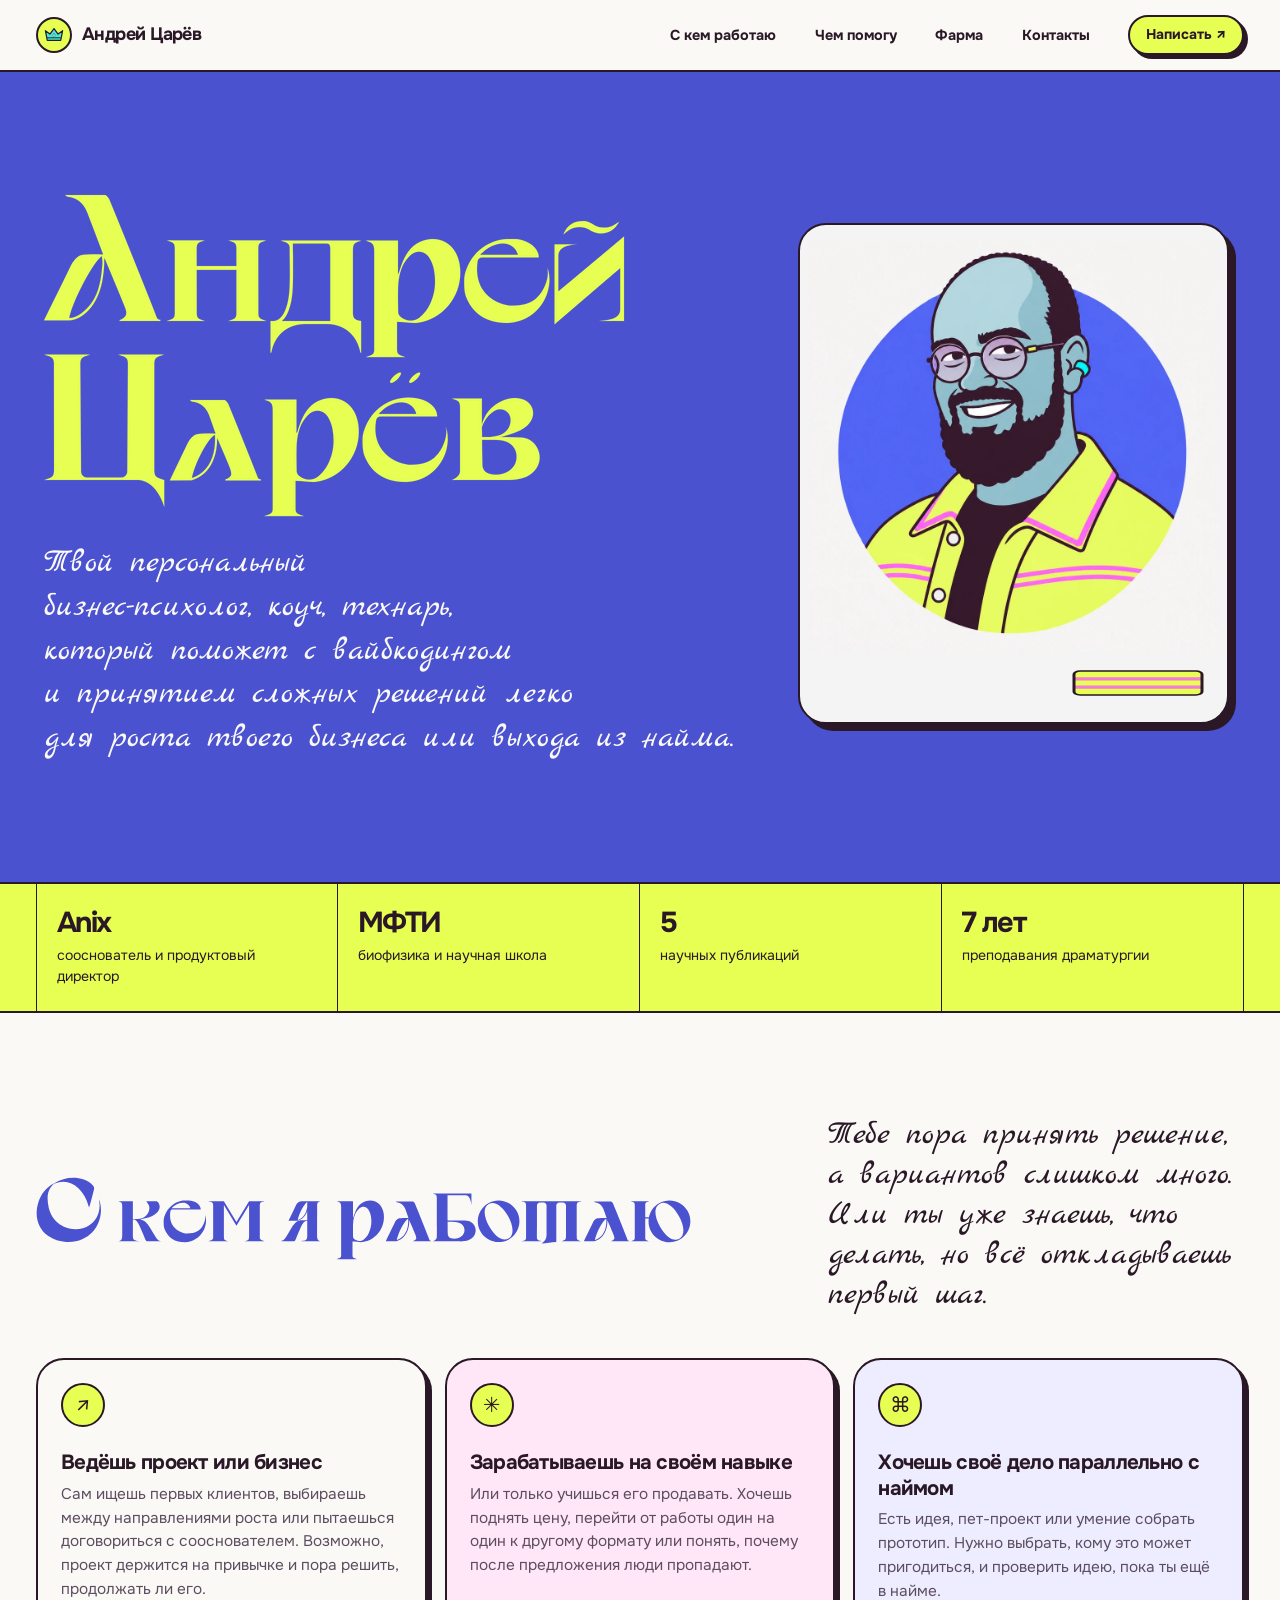
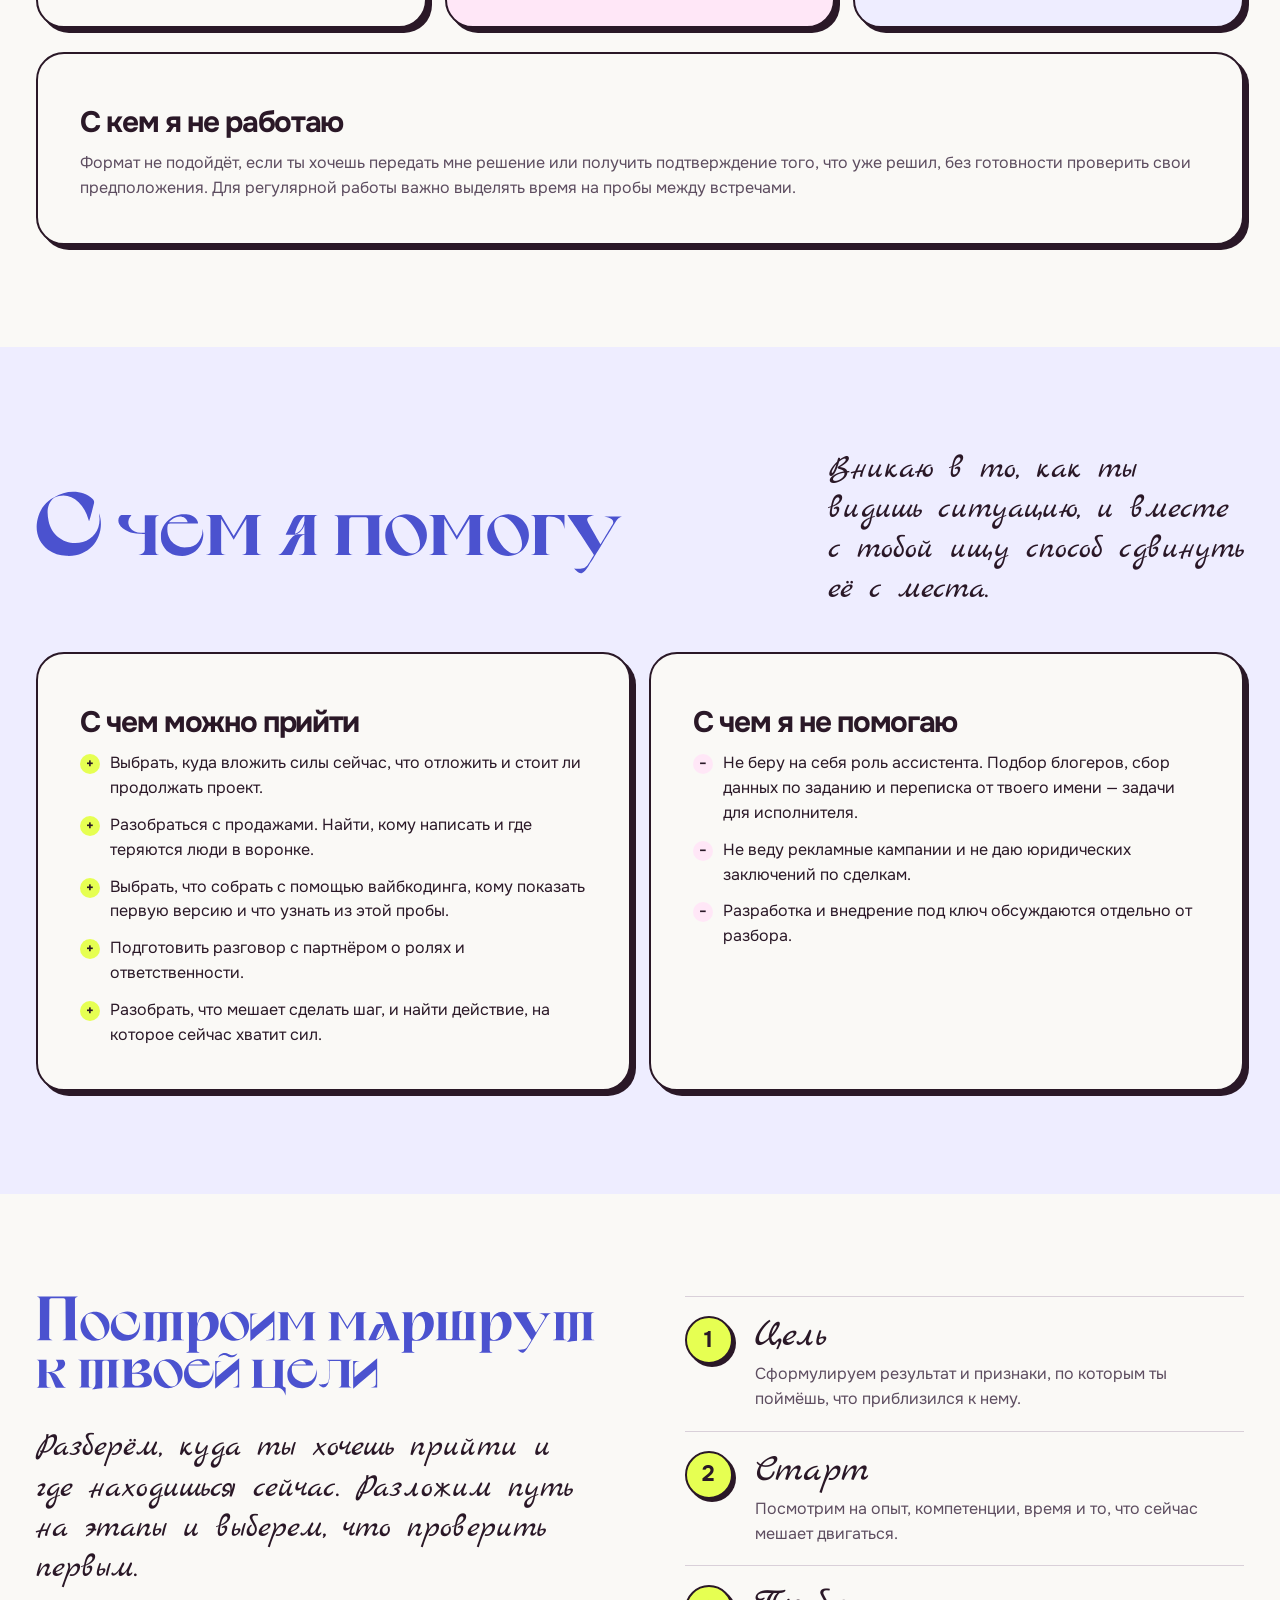
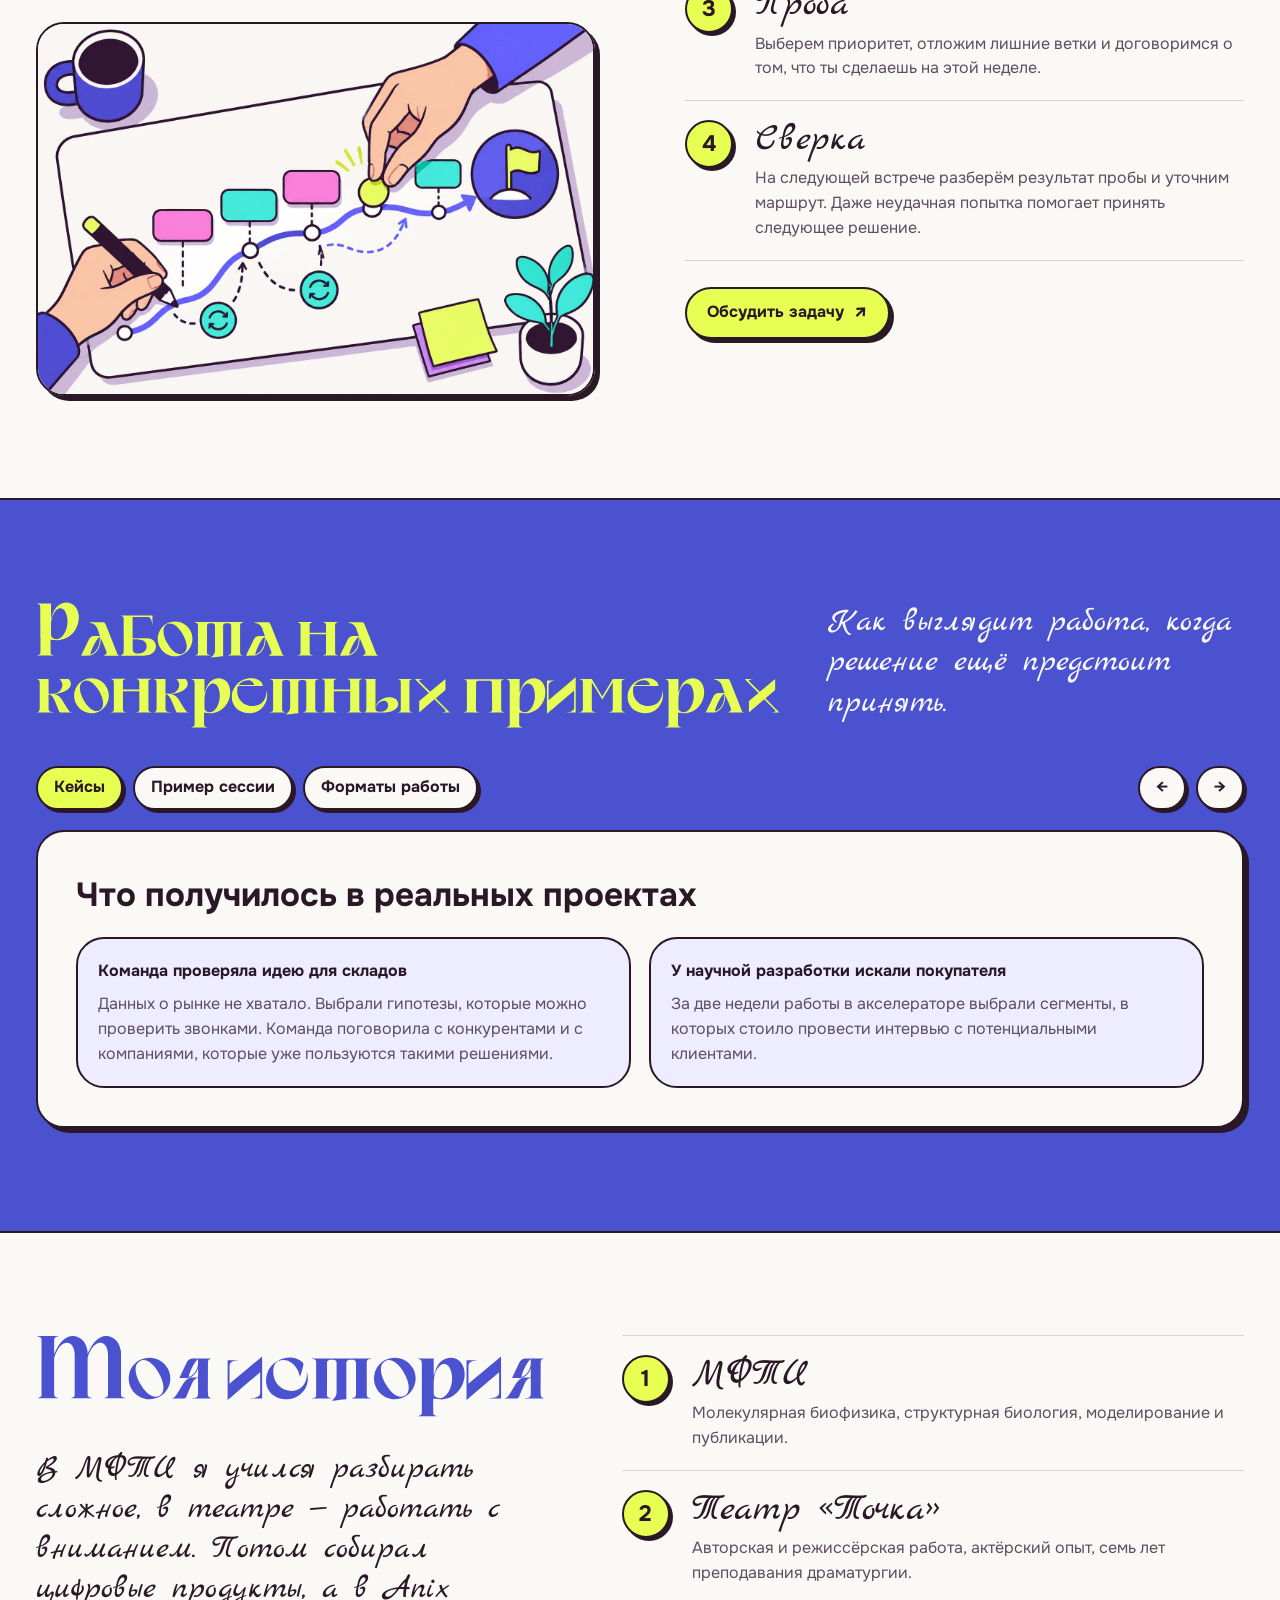
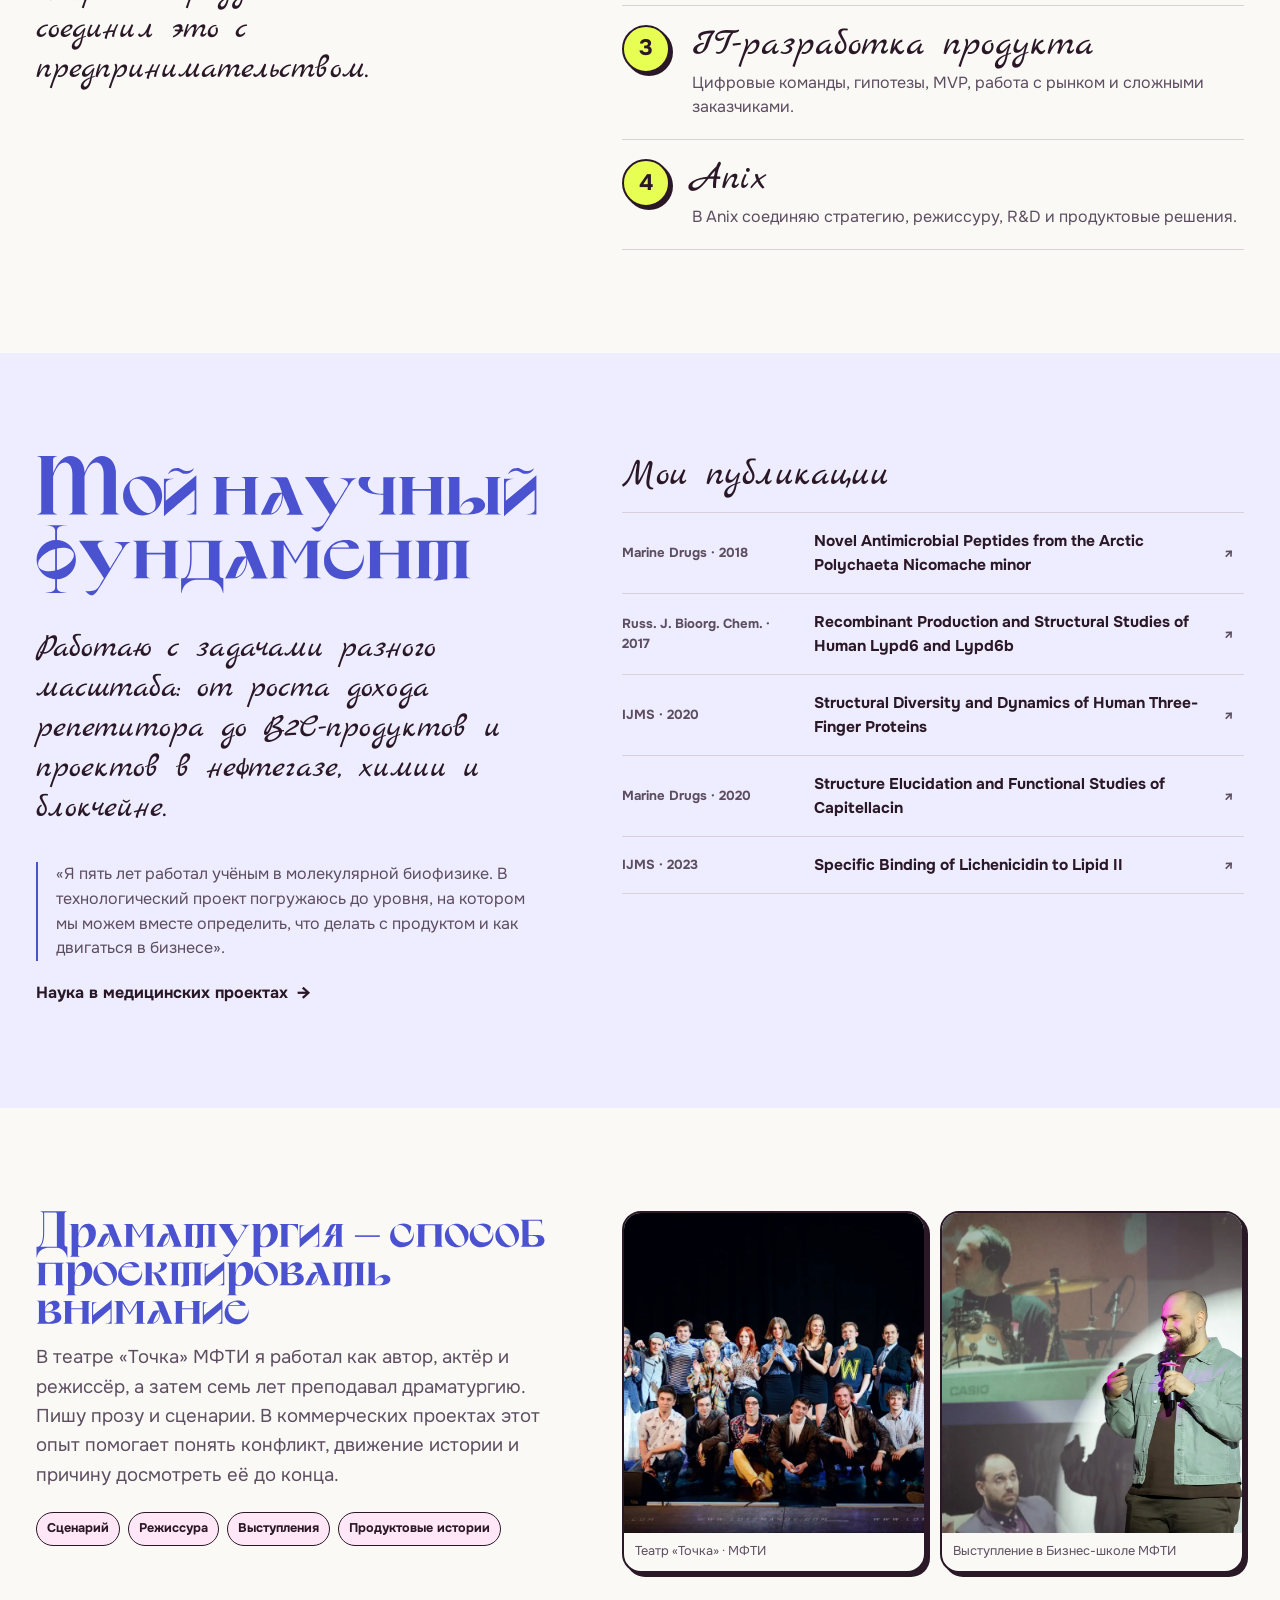
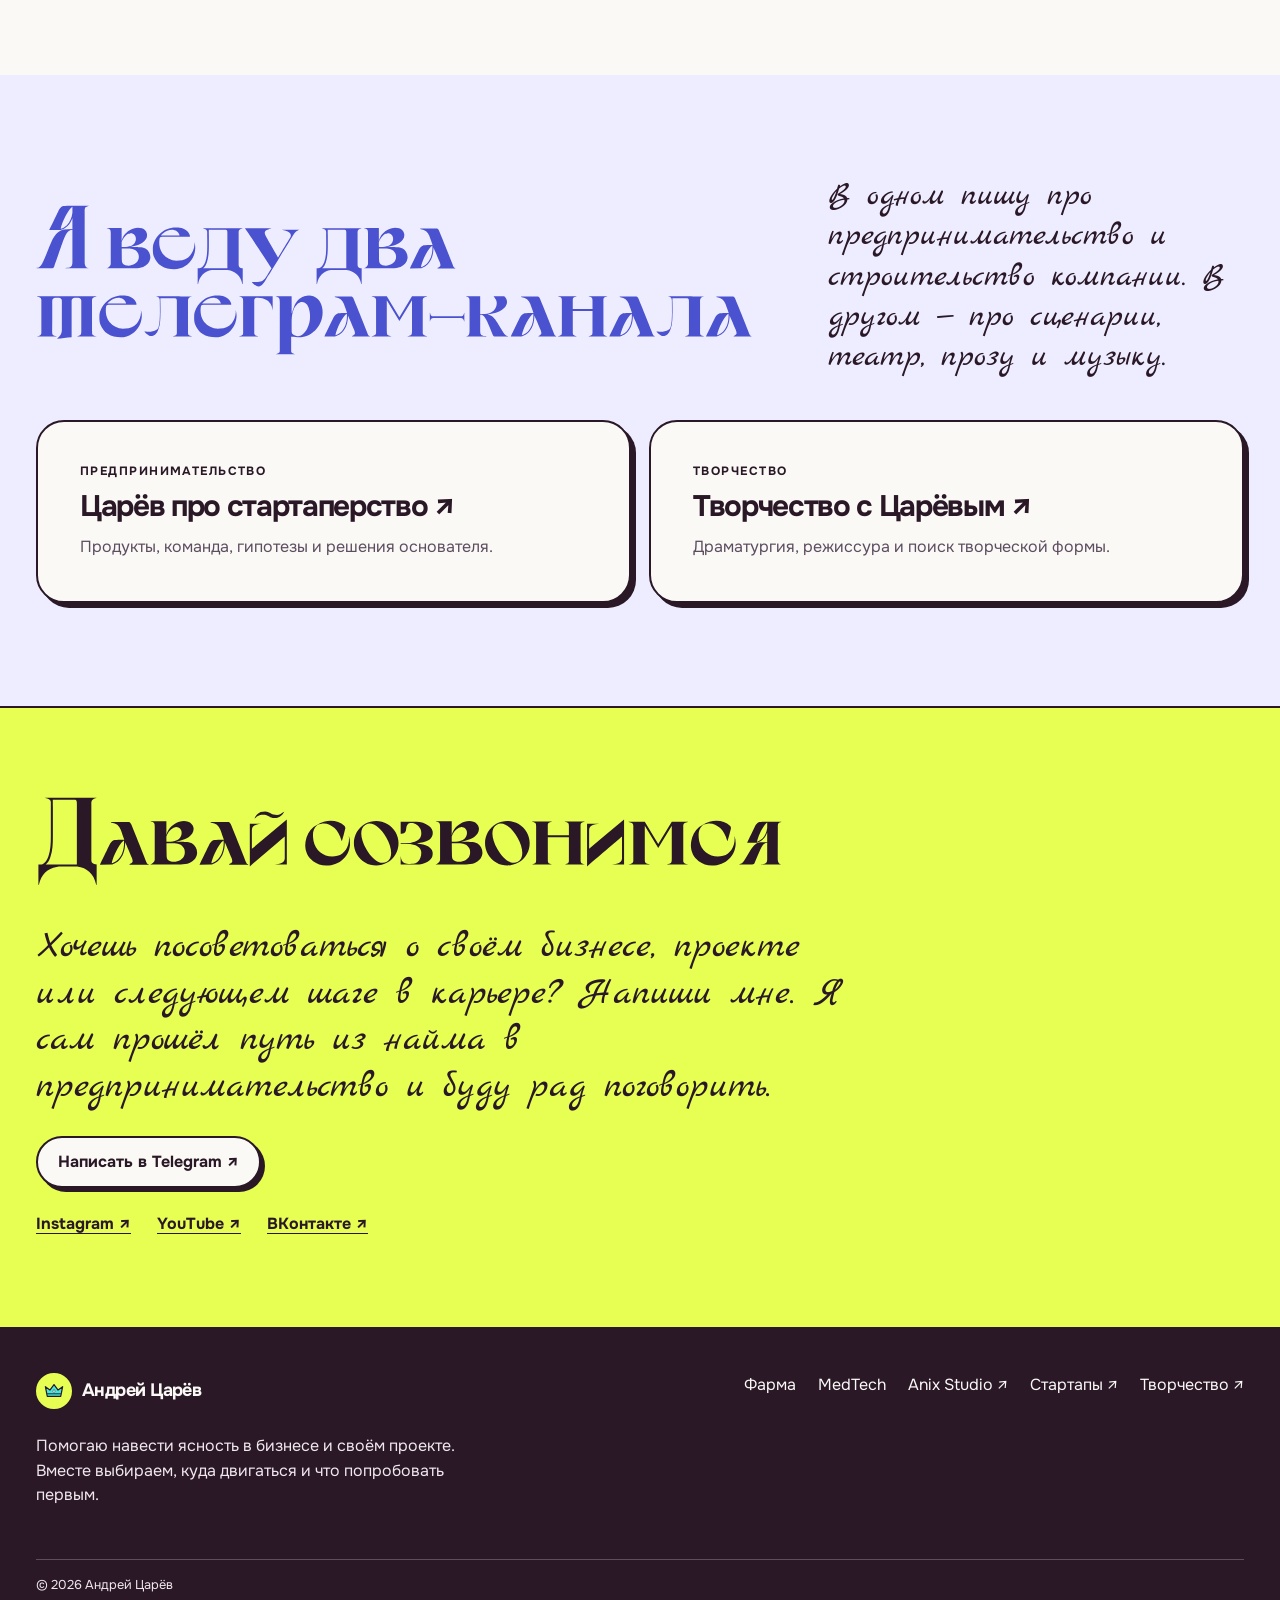
==== commit f3d80356: "deploy: 1263b97c30ee213cc7358975a9334a9fdb5faedd" ====
--- a/index.html
+++ b/index.html
@@ -1,25 +1,179 @@
 <!doctype html>
 <html lang="ru"><head>
-<meta charset="utf-8"><meta name="viewport" content="width=device-width,initial-scale=1"><meta name="theme-color" content="#0d3133">
-<title>Андрей Царёв — режиссёр, биофизик, продуктовый директор Anix</title>
-<meta name="description" content="Андрей Царёв соединяет продуктовую стратегию, режиссуру и научное мышление. Сооснователь Anix, проекты в фарме, MedTech и сложных технологиях.">
+<meta charset="utf-8"><meta name="viewport" content="width=device-width,initial-scale=1"><meta name="theme-color" content="#4b52cf">
+<title>Андрей Царёв — разбор сложных решений в бизнесе и своём проекте</title>
+<meta name="description" content="Помогаю основателям, специалистам и тем, кто запускает проект из найма, выбрать приоритет и проверить следующий шаг в продукте, продажах или работе с командой.">
 <link rel="canonical" href="https://tsarev2709.github.io/iptsarev/"><link rel="icon" type="image/svg+xml" href="./assets/favicon.svg"><link rel="stylesheet" href="./assets/site.css">
-<meta property="og:type" content="profile"><meta property="og:locale" content="ru_RU"><meta property="og:title" content="Андрей Царёв — сложные идеи в продукты и истории"><meta property="og:description" content="Режиссура, биофизика и продуктовая стратегия для задач, которые трудно объяснить с первого раза."><meta property="og:url" content="https://tsarev2709.github.io/iptsarev/"><meta property="og:image" content="https://tsarev2709.github.io/iptsarev/assets/portrait.webp">
+<meta property="og:type" content="profile"><meta property="og:locale" content="ru_RU"><meta property="og:title" content="Андрей Царёв — разбор сложных решений в бизнесе и своём проекте"><meta property="og:description" content="Разберём, что сейчас важнее для твоего проекта, и выберем шаг, который можно проверить на практике."><meta property="og:url" content="https://tsarev2709.github.io/iptsarev/"><meta property="og:image" content="https://tsarev2709.github.io/iptsarev/assets/brand-portrait.webp">
 <script type="application/ld+json">{"@context":"https://schema.org","@type":"Person","name":"Андрей Царёв","url":"https://tsarev2709.github.io/iptsarev/","image":"https://tsarev2709.github.io/iptsarev/assets/portrait.webp","jobTitle":"Сооснователь и продуктовый директор Anix","sameAs":["https://t.me/tsarev2709","https://studio.anix-ai.pro/andrey-tsarev/"],"knowsAbout":["Молекулярная биофизика","Режиссура","Продуктовая стратегия","Медицинская коммуникация"]}</script>
 </head><body>
 <a class="skip" href="#main">К содержанию</a>
-<header class="site-header"><div class="container header-inner"><a class="brand" href="./" aria-label="Андрей Царёв — главная"><span class="brand-mark">АЦ</span><span>Андрей Царёв</span></a><nav class="site-nav" id="site-nav" aria-label="Основная навигация"><a href="./" aria-current="page">Обо мне</a><a href="./pharma/">Фарма</a><a href="./medtech/">MedTech</a><a href="#science">Наука</a><a href="#contact">Контакты</a></nav><button class="menu-toggle" aria-expanded="false" aria-controls="site-nav" type="button">Меню</button><a class="header-contact" href="https://t.me/tsarev2709" target="_blank" rel="noopener noreferrer">Написать ↗</a></div></header>
+<header class="site-header"><div class="container header-inner"><a class="brand" href="./" aria-label="Андрей Царёв — главная"><span class="brand-mark" aria-hidden="true"></span><span>Андрей Царёв</span></a><nav class="site-nav" id="site-nav" aria-label="Основная навигация"><a href="#clients">С кем работаю</a><a href="#approach">Чем помогу</a><a href="./pharma/">Фарма</a><a href="#contact">Контакты</a></nav><button class="menu-toggle" aria-expanded="false" aria-controls="site-nav" type="button">Меню</button><a class="header-contact" href="https://t.me/tsarev2709" target="_blank" rel="noopener noreferrer">Написать ↗</a></div></header>
 <main id="main">
-<section class="hero"><div class="container hero-layout"><div><p class="eyebrow">Биофизика / режиссура / продукт</p><h1>Собираю сложные идеи в <em>продукты, истории</em> и работающие системы</h1><p class="hero-lead">Я Андрей Царёв. Предприниматель, режиссёр, сценарист и биофизик. Разбираю сложную тему, нахожу сильную форму и довожу её до результата — от научной идеи до понятной людям истории.</p><div class="actions"><a class="button button-primary" href="https://t.me/tsarev2709" target="_blank" rel="noopener noreferrer">Обсудить задачу <span class="arrow">↗</span></a><a class="button button-secondary" href="./pharma/">Фарма и медицина <span class="arrow">→</span></a></div></div><div class="portrait-wrap"><span class="signal">Точность × внимание</span><img class="portrait" src="./assets/portrait.webp" alt="Андрей Царёв — портрет" width="1800" height="1200" fetchpriority="high"><span class="portrait-caption">Предприниматель / автор / режиссёр</span></div></div></section>
+<section class="hero">
+  <div class="container hero-layout">
+    <div>
+      <h1><img src="./assets/brand-wordmark.png" alt="Андрей Царёв" width="581" height="323" fetchpriority="high"></h1>
+      <p class="hero-lead"><span>Твой персональный</span>
+        <span>бизнес-психолог, коуч, технарь,</span>
+        <span>который поможет с вайбкодингом</span>
+        <span>и принятием сложных решений легко</span>
+        <span>для роста твоего бизнеса или выхода из найма.</span></p>
+    </div>
+    <figure class="portrait-wrap">
+      <img class="portrait" src="./assets/brand-portrait.webp" alt="Иллюстрированный портрет Андрея Царёва" width="1000" height="1000" fetchpriority="high">
+    </figure>
+  </div>
+</section>
 <div class="fact-strip"><div class="container fact-grid"><div class="fact"><strong>Anix</strong><span>сооснователь и продуктовый директор</span></div><div class="fact"><strong>МФТИ</strong><span>биофизика и научная школа</span></div><div class="fact"><strong>5</strong><span>научных публикаций</span></div><div class="fact"><strong>7 лет</strong><span>преподавания драматургии</span></div></div></div>
-<section class="section statement" id="approach"><div class="container statement-grid"><div><p class="eyebrow">Подход</p><h2 class="section-title">Вижу систему решений вокруг идеи</h2></div><div class="statement-copy"><p>Мне комфортно входить в задачу, где ещё неясно, что именно нужно производить. Сначала — содержание, аудитория и ограничения. Потом — продуктовая логика, драматургия, команда и технология.</p><p>Так появляется форма, которую можно показать, объяснить, продать и использовать дальше.</p></div></div></section>
-<section class="section"><div class="container"><div class="section-head"><div><p class="eyebrow">Четыре оптики</p><h2 class="section-title">Одна задача. Несколько способов увидеть её точнее.</h2></div><p>На сложном проекте научная точность, продуктовая польза и внимание зрителя должны работать вместе.</p></div><div class="card-grid"><article class="card"><span class="card-icon" aria-hidden="true">↗</span><h3>Бизнес</h3><p>Позиционирование, гипотезы, экономика и маршрут продукта к рынку.</p></article><article class="card"><span class="card-icon" aria-hidden="true">✳</span><h3>Творчество</h3><p>Драматургия, режиссура и визуальный язык, который удерживает внимание.</p></article><article class="card"><span class="card-icon" aria-hidden="true">⌘</span><h3>Технологии</h3><p>Продуктовая разработка и AI-пайплайн с пониманием реальных ограничений.</p></article><article class="card"><span class="card-icon" aria-hidden="true">◎</span><h3>Наука</h3><p>Молекулярная биофизика и привычка разбирать механику до ясной причины.</p></article></div></div></section>
-<section class="section dark"><div class="container"><div class="section-head"><div><p class="eyebrow">Где это полезно</p><h2 class="section-title">Там, где важны точность и форма</h2></div><p>От сложного медицинского материала до новой продуктовой истории.</p></div><div class="feature-grid"><article class="feature"><span class="num">01 / ФАРМА</span><h3>Механизм действия и запуск препарата</h3><p>Научная логика, мастер-ролик и адаптации для врачебных точек контакта.</p><a href="./pharma/">Смотреть направление <span class="arrow">→</span></a></article><article class="feature"><span class="num">02 / MEDTECH</span><h3>Понятный язык для медицинской технологии</h3><p>Помогаю показать путь пользователя, продуктовую механику и ценность без технологического шума.</p><a href="./medtech/">Смотреть подход <span class="arrow">→</span></a></article><article class="feature"><span class="num">03 / СПЕЦПРОЕКТ</span><h3>История, событие или новый продукт</h3><p>Концепция, драматургия, визуальный мир и сборка решения, которому нужно выйти за пределы одного формата.</p><a href="https://studio.anix-ai.pro/cases/" target="_blank" rel="noopener noreferrer">Кейсы Anix <span class="arrow">↗</span></a></article></div></div></section>
-<section class="section"><div class="container split"><div><p class="eyebrow">Траектория</p><h2 class="section-title">Не набор случайных профессий, а одна линия</h2><p class="section-subtitle">Сильнее всего работаю на пересечении дисциплин. Когда сложной идее нужны стратегия, язык, технология и люди.</p></div><ol class="steps"><li><span class="step-index">01 / МФТИ</span><div><h3>Научная школа мышления</h3><p>Молекулярная биофизика, структурная биология, моделирование и публикации.</p></div></li><li><span class="step-index">02 / Точка</span><div><h3>Театр как лаборатория внимания</h3><p>Авторская и режиссёрская работа, актёрский опыт, семь лет преподавания драматургии.</p></div></li><li><span class="step-index">03 / Продукт</span><div><h3>Разработка и предпринимательство</h3><p>Цифровые команды, гипотезы, MVP, работа с рынком и сложными заказчиками.</p></div></li><li><span class="step-index">04 / Anix</span><div><h3>Творческо-технологическая компания</h3><p>В Anix соединяю стратегию, режиссуру, R&D и продуктовые решения.</p></div></li></ol></div></section>
-<section class="section science" id="science"><div class="container split"><div><p class="eyebrow">Научный фундамент</p><h2 class="section-title">Не боюсь материала, который нельзя понять за пять минут</h2><p class="section-subtitle">ФБМФ МФТИ, молекулярная биофизика, структурные исследования белков и антимикробных пептидов. Этот опыт учит терпению к сложности и уважению к точности.</p><a class="text-link" href="./pharma/">Наука в медицинских проектах <span class="arrow">→</span></a></div><div><p class="mini-label">Публикации / DOI</p><div class="publication-list"><a class="publication" href="https://doi.org/10.3390/md16110401" target="_blank" rel="noopener noreferrer"><span>Marine Drugs · 2018</span><strong>Novel Antimicrobial Peptides from the Arctic Polychaeta Nicomache minor</strong><span class="arrow">↗</span></a><a class="publication" href="https://doi.org/10.1134/S1068162017060127" target="_blank" rel="noopener noreferrer"><span>Russ. J. Bioorg. Chem. · 2017</span><strong>Recombinant Production and Structural Studies of Human Lypd6 and Lypd6b</strong><span class="arrow">↗</span></a><a class="publication" href="https://doi.org/10.3390/ijms21197280" target="_blank" rel="noopener noreferrer"><span>IJMS · 2020</span><strong>Structural Diversity and Dynamics of Human Three-Finger Proteins</strong><span class="arrow">↗</span></a><a class="publication" href="https://doi.org/10.3390/md18120620" target="_blank" rel="noopener noreferrer"><span>Marine Drugs · 2020</span><strong>Structure Elucidation and Functional Studies of Capitellacin</strong><span class="arrow">↗</span></a><a class="publication" href="https://doi.org/10.3390/ijms24021332" target="_blank" rel="noopener noreferrer"><span>IJMS · 2023</span><strong>Specific Binding of Lichenicidin to Lipid II</strong><span class="arrow">↗</span></a></div></div></div></section>
-<section class="section"><div class="container split"><div><p class="eyebrow">Театр и авторство</p><h2 class="section-title">Драматургия — способ проектировать внимание</h2><p class="section-subtitle">В театре «Точка» МФТИ я работал как автор, актёр и режиссёр, а затем семь лет преподавал драматургию. Пишу прозу и сценарии. В коммерческих проектах этот опыт помогает понять конфликт, движение истории и причину досмотреть её до конца.</p><div class="pill-row"><span class="pill">Сценарий</span><span class="pill">Режиссура</span><span class="pill">Выступления</span><span class="pill">Продуктовые истории</span></div></div><div class="photo-panel"><figure><img src="./assets/theatre.webp" width="1200" height="800" loading="lazy" alt="Состав театра «Точка» МФТИ после спектакля"><figcaption>Театр «Точка» / МФТИ</figcaption></figure><figure><img src="./assets/speaking.webp" width="1800" height="1200" loading="lazy" alt="Андрей Царёв выступает в Бизнес-школе МФТИ"><figcaption>Выступление / Бизнес-школа МФТИ</figcaption></figure></div></div></section>
-<section class="section rule"><div class="container split"><div><p class="eyebrow">Принципы</p><h2 class="section-title">Работаю с реальными ограничениями</h2></div><div class="callout"><span class="mini-label">Мой рабочий договор</span><h3>Ясность раньше производства</h3><p>Не обещать невозможного. Показывать ограничения и вместе выбирать компромисс между сроком, качеством и объёмом. Строить систему, которая не держится на постоянном героизме команды.</p></div></div></section>
-<section class="section science"><div class="container"><div class="section-head"><div><p class="eyebrow">Публичные заметки</p><h2 class="section-title">Две стороны одной работы</h2></div><p>Предпринимательство и строительство компании — в одном канале. Сценарии, театр, проза и музыка — в другом.</p></div><div class="case-grid"><a class="callout" href="https://t.me/tsarev_startup" target="_blank" rel="noopener noreferrer"><span class="mini-label">Предпринимательство</span><h3>Царёв про стартаперство ↗</h3><p>Продукты, команда, гипотезы и решения основателя.</p></a><a class="callout" href="https://t.me/tsarev_creative" target="_blank" rel="noopener noreferrer"><span class="mini-label">Творчество</span><h3>Творчество с Царёвым ↗</h3><p>Драматургия, режиссура и поиск творческой формы.</p></a></div></div></section>
-<section class="final" id="contact"><div class="container final-inner"><div><p class="eyebrow">Следующий проект</p><h2>Приходите с задачей, которую пока трудно сформулировать</h2><p>Разберём содержание и найдём сильную форму: продукт, ролик, концепцию, выступление или систему материалов.</p></div><div class="final-actions"><a class="button button-light" href="https://t.me/tsarev2709" target="_blank" rel="noopener noreferrer">Написать Андрею ↗</a></div></div></section>
+<section class="section" id="clients" aria-labelledby="clients-title">
+  <div class="container">
+    <div class="section-head">
+      <h2 class="section-title display-heading" id="clients-title"><img src="./assets/headings/clients.svg" alt="С кем я работаю" width="655" height="83"></h2>
+      <p class="handwritten">Тебе пора принять решение, а вариантов слишком много. Или ты уже знаешь, что делать, но всё откладываешь первый шаг.</p>
+    </div>
+    <div class="card-grid format-grid">
+      <article class="card">
+        <span class="card-icon" aria-hidden="true">↗</span>
+        <h3>Ведёшь проект или бизнес</h3>
+        <p>Сам ищешь первых клиентов, выбираешь между направлениями роста или пытаешься договориться с сооснователем. Возможно, проект держится на привычке и пора решить, продолжать ли его.</p>
+      </article>
+      <article class="card">
+        <span class="card-icon" aria-hidden="true">✳</span>
+        <h3>Зарабатываешь на своём навыке</h3>
+        <p>Или только учишься его продавать. Хочешь поднять цену, перейти от работы один на один к другому формату или понять, почему после предложения люди пропадают.</p>
+      </article>
+      <article class="card">
+        <span class="card-icon" aria-hidden="true">⌘</span>
+        <h3>Хочешь своё дело параллельно с наймом</h3>
+        <p>Есть идея, пет-проект или умение собрать прототип. Нужно выбрать, кому это может пригодиться, и проверить идею, пока ты ещё в найме.</p>
+      </article>
+    </div>
+    <div class="callout fit-note">
+      <h3>С кем я не работаю</h3>
+      <p>Формат не подойдёт, если ты хочешь передать мне решение или получить подтверждение того, что уже решил, без готовности проверить свои предположения. Для регулярной работы важно выделять время на пробы между встречами.</p>
+    </div>
+  </div>
+</section>
+<section class="section science" id="approach" aria-labelledby="approach-title">
+  <div class="container">
+    <div class="section-head">
+      <h2 class="section-title display-heading" id="approach-title"><img src="./assets/headings/help.svg" alt="С чем я помогу" width="587" height="83"></h2>
+      <p class="handwritten">Вникаю в то, как ты видишь ситуацию, и вместе с тобой ищу способ сдвинуть её с места.</p>
+    </div>
+    <div class="case-grid">
+      <div class="callout">
+        <h3>С чем можно прийти</h3>
+        <ul class="check-list">
+          <li>Выбрать, куда вложить силы сейчас, что отложить и стоит ли продолжать проект.</li>
+          <li>Разобраться с продажами. Найти, кому написать и где теряются люди в воронке.</li>
+          <li>Выбрать, что собрать с помощью вайбкодинга, кому показать первую версию и что узнать из этой пробы.</li>
+          <li>Подготовить разговор с партнёром о ролях и ответственности.</li>
+          <li>Разобрать, что мешает сделать шаг, и найти действие, на которое сейчас хватит сил.</li>
+        </ul>
+      </div>
+      <div class="callout">
+        <h3>С чем я не помогаю</h3>
+        <ul class="check-list limits-list">
+          <li>Не беру на себя роль ассистента. Подбор блогеров, сбор данных по заданию и переписка от твоего имени — задачи для исполнителя.</li>
+          <li>Не веду рекламные кампании и не даю юридических заключений по сделкам.</li>
+          <li>Разработка и внедрение под ключ обсуждаются отдельно от разбора.</li>
+        </ul>
+      </div>
+    </div>
+  </div>
+</section>
+<section class="section" id="roadmap" aria-labelledby="format-title">
+  <div class="container statement-grid">
+    <div>
+      <h2 class="section-title display-heading" id="format-title"><img src="./assets/headings/roadmap.svg" alt="Построим маршрут к твоей цели" width="724" height="129"></h2>
+      <p class="section-subtitle handwritten">Разберём, куда ты хочешь прийти и где находишься сейчас. Разложим путь на этапы и выберем, что проверить первым.</p>
+      <img class="roadmap-visual" src="./assets/roadmap-options/03-planning-together.webp" alt="Два человека вместе рисуют маршрут и отмечают ближайший этап" width="1536" height="1024" loading="lazy">
+    </div>
+    <div>
+      <ol class="steps numbered-steps">
+        <li><span class="step-badge" aria-hidden="true">1</span><div><h3 class="handwritten">Цель</h3><p>Сформулируем результат и признаки, по которым ты поймёшь, что приблизился к нему.</p></div></li>
+        <li><span class="step-badge" aria-hidden="true">2</span><div><h3 class="handwritten">Старт</h3><p>Посмотрим на опыт, компетенции, время и то, что сейчас мешает двигаться.</p></div></li>
+        <li><span class="step-badge" aria-hidden="true">3</span><div><h3 class="handwritten">Проба</h3><p>Выберем приоритет, отложим лишние ветки и договоримся о том, что ты сделаешь на этой неделе.</p></div></li>
+        <li><span class="step-badge" aria-hidden="true">4</span><div><h3 class="handwritten">Сверка</h3><p>На следующей встрече разберём результат пробы и уточним маршрут. Даже неудачная попытка помогает принять следующее решение.</p></div></li>
+      </ol>
+      <div class="actions"><a class="button button-primary" href="https://t.me/tsarev2709" target="_blank" rel="noopener noreferrer">Обсудить задачу <span class="arrow" aria-hidden="true">↗</span></a></div>
+    </div>
+  </div>
+</section>
+<section class="section dark" id="examples" aria-labelledby="examples-title">
+  <div class="container">
+    <div class="section-head">
+      <h2 class="section-title display-heading" id="examples-title"><img src="./assets/headings/examples.svg" alt="Работа на конкретных примерах" width="861" height="145"></h2>
+      <p class="handwritten">Как выглядит работа, когда решение ещё предстоит принять.</p>
+    </div>
+    <div class="examples-carousel" data-carousel>
+      <div class="carousel-controls" hidden>
+        <div class="carousel-tabs" role="tablist" aria-label="Примеры индивидуальной работы">
+          <button type="button" role="tab" id="example-cases-tab" aria-controls="example-cases" aria-selected="true">Кейсы</button>
+          <button type="button" role="tab" id="example-session-tab" aria-controls="example-session" aria-selected="false">Пример сессии</button>
+          <button type="button" role="tab" id="example-format-tab" aria-controls="example-format" aria-selected="false">Форматы работы</button>
+        </div>
+        <div class="carousel-arrows">
+          <button type="button" data-carousel-prev aria-label="Предыдущий вариант">←</button>
+          <button type="button" data-carousel-next aria-label="Следующий вариант">→</button>
+        </div>
+      </div>
+      <div class="carousel-panel" id="example-cases" role="tabpanel" aria-labelledby="example-cases-tab" tabindex="0">
+        <h3>Что получилось в реальных проектах</h3>
+        <div class="case-grid">
+          <article class="callout">
+            <h4>Команда проверяла идею для складов</h4>
+            <p>Данных о рынке не хватало. Выбрали гипотезы, которые можно проверить звонками. Команда поговорила с конкурентами и с компаниями, которые уже пользуются такими решениями.</p>
+          </article>
+          <article class="callout">
+            <h4>У научной разработки искали покупателя</h4>
+            <p>За две недели работы в акселераторе выбрали сегменты, в которых стоило провести интервью с потенциальными клиентами.</p>
+          </article>
+        </div>
+      </div>
+      <div class="carousel-panel" id="example-session" role="tabpanel" aria-labelledby="example-session-tab" tabindex="0">
+        <h3>Как можно проверить идею групповых занятий</h3>
+        <p>Допустим, ты ведёшь индивидуальные уроки и хочешь попробовать группу. На встрече выберем, для каких учеников она, и сформулируем приглашение. За неделю можно предложить пробное занятие нескольким семьям и посмотреть, кто готов записаться и оплатить.</p>
+      </div>
+      <div class="carousel-panel" id="example-format" role="tabpanel" aria-labelledby="example-format-tab" tabindex="0">
+        <h3>Одна встреча или несколько недель работы</h3>
+        <div class="case-grid">
+          <article class="callout"><h4>Разовая встреча</h4><p>Берём одно решение. Разбираем варианты и выбираем действие, которое ты можешь проверить.</p></article>
+          <article class="callout"><h4>Регулярные встречи</h4><p>Строим маршрут к цели. Между встречами ты пробуешь шаги, а на встречах мы сверяем результат и меняем план по фактам.</p></article>
+        </div>
+      </div>
+    </div>
+  </div>
+</section>
+<section class="section" id="story" aria-labelledby="story-title">
+  <div class="container split">
+    <div>
+      <h2 class="section-title display-heading" id="story-title"><img src="./assets/headings/story.svg" alt="Моя история" width="522" height="84"></h2>
+      <p class="section-subtitle handwritten">В МФТИ я учился разбирать сложное, в театре — работать с вниманием. Потом собирал цифровые продукты, а в Anix соединил это с предпринимательством.</p>
+    </div>
+    <ol class="steps numbered-steps">
+      <li><span class="step-badge" aria-hidden="true">1</span><div><h3 class="handwritten">МФТИ</h3><p>Молекулярная биофизика, структурная биология, моделирование и публикации.</p></div></li>
+      <li><span class="step-badge" aria-hidden="true">2</span><div><h3 class="handwritten">Театр «Точка»</h3><p>Авторская и режиссёрская работа, актёрский опыт, семь лет преподавания драматургии.</p></div></li>
+      <li><span class="step-badge" aria-hidden="true">3</span><div><h3 class="handwritten">IT-разработка продукта</h3><p>Цифровые команды, гипотезы, MVP, работа с рынком и сложными заказчиками.</p></div></li>
+      <li><span class="step-badge" aria-hidden="true">4</span><div><h3 class="handwritten">Anix</h3><p>В Anix соединяю стратегию, режиссуру, R&amp;D и продуктовые решения.</p></div></li>
+    </ol>
+  </div>
+</section>
+<section class="section science" id="science" aria-labelledby="science-title"><div class="container split"><div><h2 class="section-title display-heading" id="science-title"><img src="./assets/headings/science.svg" alt="Мой научный фундамент" width="501" height="141"></h2><p class="section-subtitle handwritten">Работаю с задачами разного масштаба: от роста дохода репетитора до B2C-продуктов и проектов в нефтегазе, химии и блокчейне.</p><blockquote class="science-quote">«Я пять лет работал учёным в молекулярной биофизике. В технологический проект погружаюсь до уровня, на котором мы можем вместе определить, что делать с продуктом и как двигаться в бизнесе».</blockquote><a class="text-link" href="./pharma/">Наука в медицинских проектах <span class="arrow">→</span></a></div><div><h3 class="handwritten publications-title">Мои публикации</h3><div class="publication-list"><a class="publication" href="https://doi.org/10.3390/md16110401" target="_blank" rel="noopener noreferrer"><span>Marine Drugs · 2018</span><strong>Novel Antimicrobial Peptides from the Arctic Polychaeta Nicomache minor</strong><span class="arrow">↗</span></a><a class="publication" href="https://doi.org/10.1134/S1068162017060127" target="_blank" rel="noopener noreferrer"><span>Russ. J. Bioorg. Chem. · 2017</span><strong>Recombinant Production and Structural Studies of Human Lypd6 and Lypd6b</strong><span class="arrow">↗</span></a><a class="publication" href="https://doi.org/10.3390/ijms21197280" target="_blank" rel="noopener noreferrer"><span>IJMS · 2020</span><strong>Structural Diversity and Dynamics of Human Three-Finger Proteins</strong><span class="arrow">↗</span></a><a class="publication" href="https://doi.org/10.3390/md18120620" target="_blank" rel="noopener noreferrer"><span>Marine Drugs · 2020</span><strong>Structure Elucidation and Functional Studies of Capitellacin</strong><span class="arrow">↗</span></a><a class="publication" href="https://doi.org/10.3390/ijms24021332" target="_blank" rel="noopener noreferrer"><span>IJMS · 2023</span><strong>Specific Binding of Lichenicidin to Lipid II</strong><span class="arrow">↗</span></a></div></div></div></section>
+<section class="section"><div class="container split"><div><h2 class="section-title display-heading"><img src="./assets/headings/theatre.svg" alt="Драматургия — способ проектировать внимание" width="740" height="166"></h2><p class="section-subtitle">В театре «Точка» МФТИ я работал как автор, актёр и режиссёр, а затем семь лет преподавал драматургию. Пишу прозу и сценарии. В коммерческих проектах этот опыт помогает понять конфликт, движение истории и причину досмотреть её до конца.</p><div class="pill-row"><span class="pill">Сценарий</span><span class="pill">Режиссура</span><span class="pill">Выступления</span><span class="pill">Продуктовые истории</span></div></div><div class="photo-panel"><figure><img src="./assets/theatre.webp" width="1200" height="800" loading="lazy" alt="Состав театра «Точка» МФТИ после спектакля"><figcaption>Театр «Точка» · МФТИ</figcaption></figure><figure><img src="./assets/speaking.webp" width="1800" height="1200" loading="lazy" alt="Андрей Царёв выступает в Бизнес-школе МФТИ"><figcaption>Выступление в Бизнес-школе МФТИ</figcaption></figure></div></div></section>
+<section class="section science"><div class="container"><div class="section-head"><h2 class="section-title display-heading" id="channels-title"><img src="./assets/headings/channels.svg" alt="Я веду два телеграм-канала" width="716" height="150"></h2><p class="handwritten">В одном пишу про предпринимательство и строительство компании. В другом — про сценарии, театр, прозу и музыку.</p></div><div class="case-grid"><a class="callout" href="https://t.me/tsarev_startup" target="_blank" rel="noopener noreferrer"><span class="mini-label">Предпринимательство</span><h3>Царёв про стартаперство ↗</h3><p>Продукты, команда, гипотезы и решения основателя.</p></a><a class="callout" href="https://t.me/tsarev_creative" target="_blank" rel="noopener noreferrer"><span class="mini-label">Творчество</span><h3>Творчество с Царёвым ↗</h3><p>Драматургия, режиссура и поиск творческой формы.</p></a></div></div></section>
+<section class="final" id="contact" aria-labelledby="contact-title">
+  <div class="container">
+    <h2 class="section-title display-heading" id="contact-title"><img src="./assets/headings/contact.svg" alt="Давай созвонимся" width="748" height="89"></h2>
+    <p class="handwritten contact-note">Хочешь посоветоваться о своём бизнесе, проекте или следующем шаге в карьере? Напиши мне. Я сам прошёл путь из найма в предпринимательство и буду рад поговорить.</p>
+    <div class="actions"><a class="button button-light" href="https://t.me/tsarev2709" target="_blank" rel="noopener noreferrer">Написать в Telegram ↗</a></div>
+    <nav class="contact-links" aria-label="Социальные сети Андрея Царёва">
+      <a href="https://www.instagram.com/tsarev2709/" target="_blank" rel="noopener noreferrer">Instagram ↗</a>
+      <a href="https://www.youtube.com/@tsarev2709" target="_blank" rel="noopener noreferrer">YouTube ↗</a>
+      <a href="https://vk.com/tsarev2709" target="_blank" rel="noopener noreferrer">ВКонтакте ↗</a>
+    </nav>
+  </div>
+</section>
 </main>
-<footer class="footer"><div class="container"><div class="footer-inner"><div><a class="brand" href="./"><span class="brand-mark">АЦ</span><span>Андрей Царёв</span></a><p>Наука, режиссура и продуктовая стратегия для сложных идей.</p></div><nav class="footer-links" aria-label="Ссылки в подвале"><a href="./pharma/">Фарма</a><a href="./medtech/">MedTech</a><a href="https://studio.anix-ai.pro/" target="_blank" rel="noopener noreferrer">Anix Studio ↗</a><a href="https://t.me/tsarev_startup" target="_blank" rel="noopener noreferrer">Стартапы ↗</a><a href="https://t.me/tsarev_creative" target="_blank" rel="noopener noreferrer">Творчество ↗</a></nav></div><div class="copyright">© 2026 Андрей Царёв</div></div></footer><script src="./assets/site.js" defer></script></body></html>
+<footer class="footer"><div class="container"><div class="footer-inner"><div><a class="brand" href="./"><span class="brand-mark" aria-hidden="true"></span><span>Андрей Царёв</span></a><p>Помогаю навести ясность в бизнесе и своём проекте. Вместе выбираем, куда двигаться и что попробовать первым.</p></div><nav class="footer-links" aria-label="Ссылки в подвале"><a href="./pharma/">Фарма</a><a href="./medtech/">MedTech</a><a href="https://studio.anix-ai.pro/" target="_blank" rel="noopener noreferrer">Anix Studio ↗</a><a href="https://t.me/tsarev_startup" target="_blank" rel="noopener noreferrer">Стартапы ↗</a><a href="https://t.me/tsarev_creative" target="_blank" rel="noopener noreferrer">Творчество ↗</a></nav></div><div class="copyright">© 2026 Андрей Царёв</div></div></footer><script src="./assets/site.js" defer></script></body></html>
--- a/assets/site.css
+++ b/assets/site.css
@@ -1,29 +1,562 @@
-:root{--ink:#102e31;--muted:#52686a;--line:#d7e4e0;--paper:#f6f8f5;--white:#fff;--teal:#087a70;--mint:#c8eee2;--deep:#0d3133;--aqua:#e6f6f0;--coral:#df795f;--width:1240px}
-*{box-sizing:border-box}html{scroll-behavior:smooth}body{margin:0;background:var(--paper);color:var(--ink);font-family:Inter,ui-sans-serif,system-ui,-apple-system,BlinkMacSystemFont,"Segoe UI",sans-serif;line-height:1.48}a{color:inherit;text-decoration:none}button{font:inherit}img{display:block;max-width:100%}::selection{background:#a9e9d7;color:#123536}:focus-visible{outline:3px solid var(--teal);outline-offset:4px}
-.container{width:min(calc(100% - 48px),var(--width));margin-inline:auto}.narrow{max-width:780px}.skip{position:absolute;left:-999px;top:12px;background:#fff;padding:12px;z-index:99}.skip:focus{left:12px}.eyebrow{margin:0 0 18px;color:var(--teal);font-size:.78rem;letter-spacing:.16em;text-transform:uppercase;font-weight:800}.muted{color:var(--muted)}.section{padding:112px 0}.section-head{display:grid;grid-template-columns:minmax(0,1.2fr) minmax(0,.7fr);gap:48px;align-items:end;margin-bottom:38px}.section-head p:last-child{margin:0 0 4px;color:var(--muted);font-size:1.12rem}.section-title{max-width:900px;margin:0;font-size:clamp(2.35rem,5vw,4.7rem);line-height:1.02;letter-spacing:-.055em;font-weight:740}.section-subtitle{max-width:790px;color:var(--muted);font-size:1.22rem;line-height:1.55}.mini-label{display:block;color:var(--teal);font-size:.72rem;font-weight:800;letter-spacing:.14em;text-transform:uppercase}.rule{border-top:1px solid var(--line)}
-.site-header{position:sticky;top:0;z-index:20;background:rgba(246,248,245,.92);backdrop-filter:blur(18px);border-bottom:1px solid var(--line)}.header-inner{display:flex;align-items:center;gap:34px;min-height:78px}.brand{display:flex;align-items:center;gap:13px;min-width:225px;font-weight:750;letter-spacing:-.04em}.brand-mark{display:grid;place-items:center;width:42px;height:42px;border:1px solid var(--ink);border-radius:50%;font-size:.9rem;font-weight:800;letter-spacing:-.1em}.brand span:last-child{font-size:1.13rem}.site-nav{display:flex;align-items:center;gap:30px;margin-left:auto}.site-nav a{font-size:.91rem;font-weight:650;color:#385356}.site-nav a:hover,.site-nav a[aria-current="page"]{color:var(--teal)}.header-contact{display:inline-flex;align-items:center;justify-content:center;min-height:42px;padding:0 18px;border-radius:4px;background:var(--deep);color:#fff;font-size:.9rem;font-weight:700;white-space:nowrap;transition:background .2s,transform .2s}.header-contact:hover,.button-primary:hover{background:var(--teal);transform:translateY(-2px)}.menu-toggle{display:none;border:1px solid var(--line);background:#fff;border-radius:4px;min-height:42px;padding:0 14px;color:var(--ink);font-weight:700}
-.hero{position:relative;overflow:hidden;background:linear-gradient(125deg,#f7faf7 0%,#edf6f1 100%);border-bottom:1px solid var(--line)}.hero::before,.grid-backdrop::before{content:"";position:absolute;inset:0;pointer-events:none;background-image:linear-gradient(rgba(8,122,112,.055) 1px,transparent 1px),linear-gradient(90deg,rgba(8,122,112,.055) 1px,transparent 1px);background-size:36px 36px;mask-image:linear-gradient(to right,transparent 10%,#000 100%)}.hero-layout{position:relative;display:grid;grid-template-columns:minmax(0,1.1fr) minmax(0,.9fr);gap:clamp(40px,6vw,92px);align-items:center;min-height:690px;padding-top:78px;padding-bottom:82px}.hero h1{max-width:760px;margin:0;font-size:clamp(3.55rem,6.4vw,6.25rem);line-height:.99;letter-spacing:-.075em;font-weight:750}.hero h1 em{color:var(--teal);font-style:normal}.hero-lead{max-width:675px;margin:32px 0 0;font-size:clamp(1.1rem,1.5vw,1.38rem);line-height:1.48;color:#385356}.actions{display:flex;flex-wrap:wrap;gap:12px;margin-top:34px}.button{display:inline-flex;align-items:center;justify-content:center;gap:10px;min-height:52px;padding:0 22px;border:1px solid var(--ink);border-radius:4px;font-weight:750;transition:background .2s,transform .2s,border-color .2s}.button-primary{background:var(--deep);border-color:var(--deep);color:#fff}.button-secondary{background:rgba(255,255,255,.72)}.button-secondary:hover{background:#fff;transform:translateY(-2px);border-color:var(--teal)}.button-light{background:#fff;border-color:#fff;color:var(--deep)}.button-light:hover{background:var(--mint);border-color:var(--mint)}.text-link{display:inline-flex;gap:9px;align-items:center;margin-top:20px;color:var(--teal);font-weight:780}.text-link:hover{text-decoration:underline;text-underline-offset:5px}.arrow{font-size:1.15em;line-height:1}
-.portrait-wrap{position:relative;min-height:510px;padding:26px 26px 45px 0}.portrait-wrap::before{content:"";position:absolute;right:0;top:0;width:80%;height:80%;border:1px solid #8fbfb6;border-radius:50%}.portrait{position:relative;z-index:1;width:100%;height:510px;object-fit:cover;object-position:center 34%;filter:saturate(.78);border-radius:3px}.portrait-caption{position:absolute;z-index:2;right:-10px;bottom:8px;background:var(--deep);color:#fff;padding:13px 18px;font-size:.79rem;letter-spacing:.04em}.signal{position:absolute;z-index:3;left:-24px;top:62px;background:#e1f6ee;border:1px solid #bdddd4;padding:13px 18px;color:#14534e;font-size:.76rem;font-weight:800;letter-spacing:.12em;text-transform:uppercase;box-shadow:0 12px 26px #10373413}
-.fact-strip{background:var(--deep);color:#fff}.fact-grid{display:grid;grid-template-columns:repeat(4,1fr)}.fact{padding:27px 24px;border-right:1px solid #ffffff2c}.fact:first-child{border-left:1px solid #ffffff2c}.fact strong{display:block;font-size:1.8rem;letter-spacing:-.06em;line-height:1.1}.fact span{display:block;margin-top:7px;color:#cee1dc;font-size:.84rem}
-.statement{background:#fff}.statement-grid{display:grid;grid-template-columns:1fr 1fr;gap:8vw;align-items:start}.statement .section-title{font-size:clamp(2.5rem,4.5vw,4.45rem)}.statement-copy{border-left:2px solid var(--teal);padding-left:27px;color:#425e60;font-size:1.2rem;line-height:1.7}.statement-copy p{margin:0 0 20px}
-.card-grid{display:grid;grid-template-columns:repeat(4,1fr);gap:14px}.card{display:flex;flex-direction:column;min-height:270px;padding:25px;border:1px solid var(--line);background:#fff}.card-icon{display:grid;place-items:center;width:42px;height:42px;border:1px solid #b7d9d0;color:var(--teal);border-radius:50%;font-family:Georgia,serif;font-size:1.3rem}.card h3{margin:40px 0 10px;font-size:1.33rem;letter-spacing:-.035em}.card p{margin:0;color:var(--muted);font-size:.96rem}.card:nth-child(2){background:#ebf6f1}.card:nth-child(3){background:#eef4f6}.card:nth-child(4){background:#f5f1ec}
-.dark{background:var(--deep);color:#fff}.dark .eyebrow{color:#8fe0cb}.dark .section-title{color:#fff}.dark .section-head p:last-child,.dark .muted{color:#bdd5d0}.feature-grid{display:grid;grid-template-columns:repeat(3,1fr);gap:14px}.feature{position:relative;display:flex;flex-direction:column;min-height:300px;padding:28px;border:1px solid #ffffff33;background:#ffffff0b}.feature .num{color:#8fe0cb;font-size:.82rem;font-weight:800;letter-spacing:.12em}.feature h3{margin:auto 0 12px;font-size:1.7rem;line-height:1.12;letter-spacing:-.05em}.feature p{margin:0;color:#c4d8d4}.feature a{display:inline-flex;align-items:center;gap:8px;margin-top:20px;color:#9de9d7;font-weight:700}
-.split{display:grid;grid-template-columns:minmax(0,.85fr) minmax(0,1.15fr);gap:7vw;align-items:start}.steps{margin:0;padding:0;list-style:none}.steps li{display:grid;grid-template-columns:95px 1fr;gap:20px;border-top:1px solid var(--line);padding:22px 0}.steps li:last-child{border-bottom:1px solid var(--line)}.steps .step-index{color:var(--teal);font-size:.78rem;font-weight:800;text-transform:uppercase}.steps h3{margin:0 0 7px;font-size:1.13rem}.steps p{margin:0;color:var(--muted)}
-.science{background:#e8f3ef}.publication-list{display:grid;gap:0}.publication{display:grid;grid-template-columns:160px minmax(0,1fr) 30px;gap:16px;align-items:center;padding:18px 0;border-top:1px solid #bbd8d0}.publication:last-child{border-bottom:1px solid #bbd8d0}.publication span{font-size:.82rem;color:var(--teal);font-weight:700}.publication strong{font-size:.98rem;font-weight:650}.publication:hover strong{text-decoration:underline;text-underline-offset:3px}.photo-panel{display:grid;grid-template-columns:1fr 1fr;gap:14px}.photo-panel img{width:100%;height:320px;object-fit:cover;filter:saturate(.85)}.photo-panel figcaption{margin-top:9px;color:var(--muted);font-size:.78rem}.photo-panel figure{margin:0}
-.callout{padding:44px;background:#fff;border:1px solid var(--line);box-shadow:0 20px 50px #163b3210}.callout h3{margin:9px 0 14px;font-size:2rem;line-height:1.1;letter-spacing:-.05em}.callout p{margin:0;color:var(--muted)}.pill-row{display:flex;flex-wrap:wrap;gap:8px;margin-top:22px}.pill{display:inline-flex;padding:7px 10px;border:1px solid #b9d7d1;border-radius:50px;background:#ffffff9c;color:#225c57;font-size:.78rem;font-weight:650}
-.page-hero{position:relative;overflow:hidden;padding:96px 0 88px;background:#edf6f1;border-bottom:1px solid var(--line)}.page-hero::after{content:"";position:absolute;right:-170px;top:-230px;width:650px;height:650px;border:1px solid #a2ccc2;border-radius:50%;box-shadow:0 0 0 68px #a2ccc226,0 0 0 136px #a2ccc21a;pointer-events:none}.page-hero-inner{position:relative;z-index:1;display:grid;grid-template-columns:minmax(0,1.15fr) minmax(320px,.6fr);gap:70px;align-items:end}.page-hero h1{max-width:860px;margin:0;font-size:clamp(3.5rem,6vw,6.1rem);line-height:1;letter-spacing:-.07em}.page-hero p.lead{max-width:710px;margin:30px 0 0;font-size:1.25rem;color:#405f5d}.hero-aside{padding:26px;border:1px solid #b9d8ce;background:#ffffffb7;backdrop-filter:blur(8px)}.hero-aside span{display:block;margin-bottom:22px;color:var(--teal);font-size:.72rem;letter-spacing:.14em;font-weight:800;text-transform:uppercase}.hero-aside strong{display:block;font-size:2.35rem;line-height:1.07;letter-spacing:-.055em}.hero-aside p{margin:17px 0 0;color:var(--muted);font-size:.93rem}
-.product-panel{display:grid;grid-template-columns:1.2fr .8fr;gap:14px}.product-main{padding:40px;background:var(--deep);color:#fff}.product-main h3{max-width:600px;margin:14px 0 26px;font-size:2.5rem;line-height:1.06;letter-spacing:-.055em}.check-list{display:grid;gap:13px;margin:0;padding:0;list-style:none}.check-list li{display:flex;gap:11px;align-items:start}.check-list li::before{content:"+";flex:none;display:grid;place-items:center;width:19px;height:19px;border-radius:50%;background:#96e5d0;color:#163f3b;font-size:.82rem;font-weight:900;line-height:1}.product-main .check-list{color:#def3ec}.product-side{display:grid;gap:14px}.metric-card{padding:27px;background:#e0f3ea;border:1px solid #b6ded0}.metric-card strong{display:block;margin:22px 0 8px;font-size:2.5rem;letter-spacing:-.06em}.metric-card p{margin:0;color:var(--muted)}.metric-card:last-child{background:#fff}
-.price-grid{display:grid;grid-template-columns:repeat(3,1fr);gap:14px;margin-top:14px}.price-card{padding:25px;border:1px solid var(--line);background:#fff}.price-card span{display:block;color:var(--teal);font-size:.78rem;font-weight:800;letter-spacing:.12em;text-transform:uppercase}.price-card strong{display:block;margin:18px 0;font-size:1.8rem;letter-spacing:-.05em}.price-card p{margin:0;color:var(--muted)}.footnote{color:var(--muted);font-size:.81rem}
-.task-grid{display:grid;grid-template-columns:repeat(4,1fr);gap:0;border-top:1px solid var(--line);border-left:1px solid var(--line)}.task{min-height:230px;padding:24px;border-right:1px solid var(--line);border-bottom:1px solid var(--line);background:#fff}.task span{color:var(--teal);font-size:.76rem;font-weight:800}.task h3{margin:27px 0 10px;font-size:1.18rem;letter-spacing:-.035em}.task p{margin:0;color:var(--muted);font-size:.91rem}
-.case-grid{display:grid;grid-template-columns:repeat(2,1fr);gap:18px}.case{overflow:hidden;border:1px solid #ffffff39;background:#ffffff0b}.case img{width:100%;height:320px;object-fit:cover}.case-content{padding:28px}.case-content h3{margin:14px 0 12px;font-size:2rem;letter-spacing:-.05em}.case-content p{color:#cee0da}.case-content a{display:inline-flex;gap:8px;color:#9de9d7;font-weight:750}.case-note{font-size:.82rem;color:#accac2!important}
-.medtech-visual{position:relative;min-height:410px;background:#d4eee4;border:1px solid #a9d9cc;overflow:hidden}.medtech-visual img{width:100%;height:410px;object-fit:cover;filter:saturate(.8)}.medtech-visual span{position:absolute;left:0;bottom:0;background:var(--deep);color:#fff;padding:14px 20px;font-size:.82rem}.audience-grid{display:grid;grid-template-columns:repeat(4,1fr);gap:14px}.audience{padding:25px;border:1px solid var(--line);background:#fff}.audience span{color:var(--teal);font-size:.75rem;font-weight:800}.audience h3{margin:24px 0 10px;font-size:1.28rem}.audience p{margin:0;color:var(--muted);font-size:.94rem}
-.final{padding:105px 0;background:#0b3838;color:#fff}.final-inner{display:grid;grid-template-columns:1fr auto;gap:60px;align-items:end}.final h2{max-width:800px;margin:0;font-size:clamp(2.6rem,5vw,4.9rem);line-height:1.02;letter-spacing:-.06em}.final p:not(.eyebrow){max-width:670px;color:#c3dad4;font-size:1.12rem}.final .eyebrow{color:#96e8d1}.final-actions{display:flex;flex-wrap:wrap;gap:12px}
-.footer{padding:50px 0 28px;background:#092d2e;color:#d7e9e3;border-top:1px solid #ffffff25}.footer-inner{display:grid;grid-template-columns:1fr 1fr;gap:50px}.footer .brand-mark{border-color:#b8d3cb}.footer .brand{margin-bottom:18px}.footer p{max-width:420px;color:#9ebcb4}.footer-links{display:flex;gap:20px;flex-wrap:wrap;align-content:start;justify-content:flex-end}.footer-links a:hover{color:#9de9d7}.copyright{margin-top:48px;padding-top:18px;border-top:1px solid #ffffff20;color:#86aaa1;font-size:.78rem}
-@media(max-width:1000px){.container{width:min(calc(100% - 40px),var(--width))}.hero-layout{grid-template-columns:1fr .85fr;gap:30px}.hero h1{font-size:clamp(3.3rem,6vw,5rem)}.portrait{height:430px}.portrait-wrap{min-height:430px}.card-grid,.task-grid{grid-template-columns:repeat(2,1fr)}.feature-grid{grid-template-columns:repeat(2,1fr)}.section{padding:80px 0}.site-nav{gap:16px}.brand{min-width:auto}}
-@media(max-width:760px){.container{width:min(calc(100% - 32px),var(--width))}.header-inner{min-height:68px;gap:12px}.brand{margin-right:auto}.brand span:last-child{font-size:1rem}.site-nav{display:none;position:absolute;left:0;right:0;top:68px;flex-direction:column;align-items:stretch;gap:0;margin:0;padding:12px 16px 20px;background:#f6f8f5;border-bottom:1px solid var(--line);box-shadow:0 20px 30px #143a3520}.site-nav[data-open="true"]{display:flex}.site-nav a{padding:12px 4px}.menu-toggle{display:block}.header-contact{display:none}.hero-layout,.page-hero-inner,.section-head,.statement-grid,.split,.product-panel,.final-inner,.footer-inner{grid-template-columns:1fr}.hero-layout{min-height:0;padding:65px 0 45px}.hero h1,.page-hero h1{font-size:clamp(3.2rem,11vw,5rem)}.hero-lead{margin-top:23px}.portrait-wrap{margin-top:22px;padding:12px 12px 24px 0;min-height:0}.portrait{height:430px}.signal{left:0;top:34px}.portrait-caption{right:0;bottom:3px}.fact-grid{grid-template-columns:repeat(2,1fr)}.fact{border-bottom:1px solid #ffffff2c}.section{padding:72px 0}.section-head{gap:14px}.section-title{font-size:clamp(2.35rem,8vw,3.6rem)}.statement-grid{gap:28px}.card-grid,.feature-grid,.audience-grid,.case-grid,.price-grid{grid-template-columns:1fr 1fr}.page-hero{padding:66px 0}.page-hero-inner{gap:32px}.page-hero::after{width:420px;height:420px;right:-270px}.hero-aside{max-width:460px}.photo-panel img{height:220px}.final-inner{gap:24px}.footer-links{justify-content:flex-start}.publication{grid-template-columns:1fr 26px;gap:5px}.publication span{grid-column:1/-1}.publication strong{grid-column:1}.publication .arrow{grid-column:2;grid-row:2}}
-@media(max-width:520px){.hero h1,.page-hero h1{font-size:clamp(2.8rem,12vw,3.6rem)}.portrait{height:350px}.fact{padding:22px 12px}.fact strong{font-size:1.42rem}.fact span{font-size:.75rem}.card-grid,.feature-grid,.task-grid,.audience-grid,.case-grid,.price-grid,.photo-panel{grid-template-columns:1fr}.feature{min-height:240px}.task{min-height:0}.case img{height:225px}.product-main{padding:27px}.product-main h3{font-size:2rem}.steps li{grid-template-columns:65px 1fr;gap:12px}.callout{padding:27px}.button{width:100%}.actions,.final-actions{width:100%}.portrait-caption{font-size:.68rem}.site-header .brand-mark{width:37px;height:37px}.medtech-visual,.medtech-visual img{min-height:0;height:260px}}
-@media(prefers-reduced-motion:reduce){html{scroll-behavior:auto}*,*::before,*::after{transition-duration:.01ms!important;animation-duration:.01ms!important}}
-
-.format-grid{grid-template-columns:repeat(3,1fr)}
-@media(max-width:760px){.format-grid{grid-template-columns:repeat(2,1fr)}}
-@media(max-width:520px){.format-grid{grid-template-columns:1fr}}
+@font-face {
+  font-family: Onest;
+  src: url("./fonts/onest.ttf") format("truetype");
+  font-style: normal;
+  font-weight: 100 900;
+  font-display: swap;
+}
+
+@font-face {
+  font-family: "Marck Script";
+  src: url("./fonts/marck-script.ttf") format("truetype");
+  font-style: normal;
+  font-weight: 400;
+  font-display: swap;
+}
+
+:root {
+  --ink: #2a1827;
+  --paper: #faf9f6;
+  --card-paper: #f5f4f4;
+  --lime: #e6ff52;
+  --violet: #5965ef;
+  --deep-violet: #4b52cf;
+  --pink: #f67bd9;
+  --cuff: #42e9d9;
+  --lavender: #eeedff;
+  --rose: #ffe7f7;
+  --mint: #e3faf6;
+  --muted: #5d4d60;
+  --line: #d9d0d9;
+  --light-ink: #f0e7ef;
+  --radius: 28px;
+  --shadow: 5px 5px var(--ink);
+  --width: 1240px;
+  --body: Onest, system-ui, "Segoe UI", sans-serif;
+  --script: "Marck Script", "Segoe Print", Georgia, cursive;
+}
+
+* { box-sizing: border-box; }
+html { scroll-behavior: smooth; scroll-padding-top: 92px; }
+body { margin: 0; background: var(--paper); color: var(--ink); font: 400 1rem/1.55 var(--body); }
+a { color: inherit; text-decoration: none; }
+button { font: inherit; }
+img { display: block; max-width: 100%; }
+::selection { background: var(--lime); color: var(--ink); }
+:focus-visible { outline: 3px solid var(--ink); outline-offset: 4px; }
+.dark :focus-visible, .page-hero :focus-visible, .footer :focus-visible {
+  outline-color: var(--lime);
+}
+
+.container { width: min(calc(100% - 72px), var(--width)); margin-inline: auto; }
+.skip { position: fixed; left: -999px; top: 12px; background: var(--paper); padding: 12px; z-index: 99; }
+.skip:focus { left: 12px; }
+.eyebrow, .mini-label {
+  display: block;
+  color: var(--ink);
+  font-size: .75rem;
+  letter-spacing: .12em;
+  line-height: 1.3;
+  text-transform: uppercase;
+  font-weight: 700;
+}
+.eyebrow { margin: 0 0 18px; color: var(--deep-violet); }
+.mini-label { margin-bottom: 4px; }
+.muted { color: var(--muted); }
+.section { padding: clamp(68px, 8vw, 108px) 0; }
+.section-head {
+  display: grid;
+  grid-template-columns: minmax(0, 1.25fr) minmax(0, .7fr);
+  gap: 48px;
+  align-items: end;
+  margin-bottom: 38px;
+}
+.section-head > p { margin: 0 0 4px; color: var(--muted); font-size: 1.08rem; }
+.section-title {
+  max-width: 900px;
+  margin: 0;
+  color: var(--deep-violet);
+  font-size: clamp(2.2rem, 4.5vw, 4.1rem);
+  line-height: 1.04;
+  letter-spacing: -.055em;
+  font-weight: 700;
+  text-wrap: balance;
+}
+.section-subtitle { max-width: 790px; color: var(--muted); font-size: 1.16rem; line-height: 1.58; }
+.rule { border-top: 1px solid var(--line); }
+
+.site-header {
+  position: sticky;
+  top: 0;
+  z-index: 20;
+  background: var(--paper);
+  border-bottom: 2px solid var(--ink);
+}
+.header-inner { display: flex; align-items: center; gap: clamp(12px, 2.3vw, 34px); min-height: 70px; }
+.brand { display: inline-flex; align-items: center; gap: 10px; flex: none; font-weight: 700; letter-spacing: -.035em; }
+.brand-mark {
+  display: grid;
+  place-items: center;
+  width: 36px;
+  height: 36px;
+  border: 2px solid var(--ink);
+  border-radius: 50%;
+  background: var(--lime) url("./favicon.svg") center / 24px auto no-repeat;
+}
+.brand span:last-child { font-size: 1.12rem; }
+.site-nav { display: flex; align-items: center; gap: clamp(8px, 1.6vw, 24px); margin-left: auto; }
+.site-nav a { padding: 7px 9px; border-radius: 999px; font-size: .9rem; font-weight: 700; }
+.site-nav a:hover, .site-nav a[aria-current="page"] { background: var(--lavender); }
+.menu-toggle {
+  display: none;
+  border: 2px solid var(--ink);
+  background: var(--paper);
+  border-radius: 999px;
+  min-height: 42px;
+  padding: 0 14px;
+  color: var(--ink);
+  cursor: pointer;
+  font-weight: 700;
+}
+.header-contact, .button {
+  display: inline-flex;
+  align-items: center;
+  justify-content: center;
+  gap: 10px;
+  border: 2px solid var(--ink);
+  border-radius: 999px;
+  box-shadow: 4px 4px var(--ink);
+  font-weight: 700;
+  transition: transform .16s ease, box-shadow .16s ease, background-color .16s ease;
+}
+.header-contact { min-height: 40px; padding: 0 16px; background: var(--lime); font-size: .88rem; white-space: nowrap; }
+.button { min-height: 52px; padding: 8px 20px; }
+.button-primary, .button-light { background: var(--lime); color: var(--ink); }
+.button-secondary { background: var(--paper); color: var(--ink); }
+.header-contact:hover, .button:hover { transform: translate(-2px, -2px); box-shadow: 6px 6px var(--ink); }
+.header-contact:active, .button:active { transform: translate(3px, 3px); box-shadow: 1px 1px var(--ink); }
+.button-secondary:hover { background: var(--rose); }
+.text-link { display: inline-flex; gap: 9px; align-items: center; margin-top: 20px; font-weight: 700; }
+.text-link:hover { text-decoration: underline; text-underline-offset: 5px; }
+.arrow { font-size: 1.15em; line-height: 1; }
+.actions, .final-actions { display: flex; flex-wrap: wrap; gap: 14px; }
+.actions { margin-top: 26px; }
+
+.hero {
+  background: var(--deep-violet);
+  color: var(--paper);
+  border-bottom: 2px solid var(--ink);
+}
+.hero-layout {
+  width: min(calc(100% - 88px), 1312px);
+  display: grid;
+  grid-template-columns: minmax(0, 1.62fr) minmax(0, 1fr);
+  align-items: center;
+  gap: clamp(32px, 5vw, 74px);
+  padding-block: clamp(64px, 7vw, 102px);
+  min-height: min(810px, calc(100svh - 72px));
+}
+.hero h1 { width: min(100%, 581px); margin: 0; }
+.hero h1 img { width: 100%; height: auto; }
+.hero-lead {
+  margin: clamp(18px, 2vw, 27px) 0 0;
+  max-width: 800px;
+  color: var(--paper);
+  font: 400 clamp(1.57rem, 2.6vw, 2.2rem)/1.31 var(--script);
+}
+.portrait-wrap {
+  display: grid;
+  grid-template-rows: auto 1fr;
+  gap: 12px;
+  width: min(100%, 464px);
+  aspect-ratio: 464 / 540;
+  margin: 0 7px 7px 0;
+  justify-self: end;
+  padding: 16px 8px clamp(18px, 2vw, 26px);
+  background: var(--card-paper);
+  border: 2px solid var(--ink);
+  border-radius: var(--radius);
+  box-shadow: 7px 7px var(--ink);
+  overflow: hidden;
+}
+.portrait { width: 100%; height: auto; }
+.portrait-wrap::after {
+  content: "";
+  justify-self: end;
+  align-self: end;
+  width: clamp(84px, 11vw, 132px);
+  aspect-ratio: 132 / 26;
+  margin-right: clamp(9px, 1.2vw, 18px);
+  background: url("./brand-stripes.svg") center / contain no-repeat;
+}
+
+.fact-strip { background: var(--lime); border-bottom: 2px solid var(--ink); }
+.fact-grid { display: grid; grid-template-columns: repeat(4, 1fr); }
+.fact { padding: 23px 20px; border-right: 1px solid var(--ink); }
+.fact:first-child { border-left: 1px solid var(--ink); }
+.fact strong { display: block; font-size: 1.8rem; letter-spacing: -.055em; line-height: 1.1; }
+.fact span { display: block; margin-top: 6px; font-size: .88rem; }
+.statement, .science { background: var(--lavender); }
+.statement-grid { display: grid; grid-template-columns: minmax(0, 1fr) minmax(0, 1fr); gap: 7vw; align-items: start; }
+.statement-copy { border-left: 2px solid var(--ink); padding-left: 26px; font-size: 1.16rem; line-height: 1.58; }
+.statement-copy p { margin: 0 0 15px; }
+.statement-copy p:last-child { margin-bottom: 0; }
+
+.card-grid, .feature-grid, .task-grid, .audience-grid, .price-grid, .case-grid {
+  display: grid;
+  gap: 18px;
+}
+.card-grid, .task-grid, .audience-grid { grid-template-columns: repeat(4, minmax(0, 1fr)); }
+.feature-grid, .price-grid, .format-grid { grid-template-columns: repeat(3, minmax(0, 1fr)); }
+.case-grid { grid-template-columns: repeat(2, minmax(0, 1fr)); }
+.card, .feature, .task, .audience, .price-card, .case, .callout,
+.hero-aside, .product-main, .metric-card, .medtech-visual {
+  border: 2px solid var(--ink);
+  border-radius: var(--radius);
+  box-shadow: var(--shadow);
+}
+.card, .task, .audience, .price-card, .callout, .metric-card { background: var(--paper); }
+.card, .task, .audience, .price-card { padding: 23px; }
+.card:nth-child(2), .audience:nth-child(2) { background: var(--rose); }
+.card:nth-child(3), .audience:nth-child(3) { background: var(--lavender); }
+.card:nth-child(4), .audience:nth-child(4) { background: var(--mint); }
+.card-icon {
+  display: grid;
+  place-items: center;
+  width: 44px;
+  height: 44px;
+  border: 2px solid var(--ink);
+  border-radius: 50%;
+  background: var(--lime);
+  font-size: 1.3rem;
+}
+.card h3, .task h3, .audience h3 {
+  margin: 23px 0 7px;
+  font-size: 1.28rem;
+  line-height: 1.24;
+  letter-spacing: -.035em;
+  overflow-wrap: anywhere;
+}
+.card p, .task p, .audience p, .price-card p { margin: 0; color: var(--muted); font-size: .96rem; }
+.task span, .audience span, .price-card span, .feature .num {
+  display: inline-block;
+  font-size: .75rem;
+  font-weight: 700;
+  letter-spacing: .07em;
+  text-transform: uppercase;
+}
+.price-grid { margin-top: 18px; }
+.price-card strong { display: block; margin: 14px 0; font-size: 1.7rem; letter-spacing: -.05em; }
+.footnote { color: var(--muted); font-size: .85rem; }
+
+.dark { background: var(--deep-violet); color: var(--paper); border-block: 2px solid var(--ink); }
+.dark .eyebrow, .dark .section-title, .dark .text-link { color: var(--lime); }
+.dark .section-head > p, .dark .section-subtitle, .dark .muted { color: var(--paper); }
+.feature, .case { background: var(--paper); color: var(--ink); }
+.feature { display: flex; flex-direction: column; min-height: 260px; padding: 26px; }
+.feature .num { align-self: start; padding: 4px 9px; border-radius: 999px; background: var(--pink); }
+.feature:nth-child(2) .num { background: var(--cuff); }
+.feature:nth-child(3) .num { background: var(--lime); }
+.feature h3 { margin: 22px 0 10px; font-size: 1.55rem; line-height: 1.15; letter-spacing: -.045em; }
+.feature p { margin: 0 0 18px; color: var(--muted); }
+.feature a, .case-content a { display: inline-flex; align-items: center; gap: 8px; font-weight: 700; }
+.feature a { margin-top: auto; }
+.feature a:hover, .case-content a:hover { text-decoration: underline; text-underline-offset: 4px; }
+.feature :focus-visible, .case :focus-visible { outline-color: var(--ink); }
+.case { overflow: hidden; }
+.case img { width: 100%; height: clamp(205px, 26vw, 320px); object-fit: cover; }
+.case-content { padding: 25px; }
+.case-content h3 { margin: 10px 0; font-size: 1.85rem; line-height: 1.12; letter-spacing: -.045em; }
+.case-content p { color: var(--muted); }
+.case-note { font-size: .86rem; }
+
+.split { display: grid; grid-template-columns: minmax(0, .9fr) minmax(0, 1.1fr); gap: 6vw; align-items: start; }
+.steps { margin: 0; padding: 0; list-style: none; }
+.steps li { display: grid; grid-template-columns: 91px 1fr; gap: 18px; border-top: 1px solid var(--line); padding: 19px 0; }
+.steps li:last-child { border-bottom: 1px solid var(--line); }
+.step-index { color: var(--muted); font-size: .77rem; font-weight: 700; text-transform: uppercase; }
+.steps h3 { margin: 0 0 5px; font-size: 1.1rem; }
+.steps p { margin: 0; color: var(--muted); }
+.publication-list { display: grid; }
+.publication {
+  display: grid;
+  grid-template-columns: minmax(0, .65fr) minmax(0, 1.45fr) 20px;
+  gap: 14px;
+  align-items: center;
+  padding: 16px 0;
+  border-top: 1px solid var(--line);
+}
+.publication:last-child { border-bottom: 1px solid var(--line); }
+.publication span { font-size: .82rem; color: var(--muted); font-weight: 700; }
+.publication strong { font-size: .97rem; font-weight: 700; }
+.publication:hover strong { text-decoration: underline; text-underline-offset: 3px; }
+.photo-panel { display: grid; grid-template-columns: repeat(2, minmax(0, 1fr)); gap: 14px; }
+.photo-panel img { width: 100%; height: clamp(185px, 25vw, 320px); object-fit: cover; }
+.photo-panel figcaption { padding: 9px 11px; color: var(--muted); font-size: .8rem; }
+.photo-panel figure {
+  margin: 0;
+  overflow: hidden;
+  background: var(--paper);
+  border: 2px solid var(--ink);
+  border-radius: 19px;
+  box-shadow: 4px 4px var(--ink);
+}
+.callout { display: block; padding: clamp(24px, 3.8vw, 42px); }
+.callout h3 { margin: 9px 0 12px; font-size: 1.85rem; line-height: 1.15; letter-spacing: -.045em; }
+.callout p { margin: 0; color: var(--muted); }
+a.callout:hover h3 { text-decoration: underline; text-underline-offset: 4px; }
+.fit-note { margin-top: 24px; }
+.roadmap-visual {
+  width: 100%;
+  height: auto;
+  margin-top: 26px;
+  border: 2px solid var(--ink);
+  border-radius: var(--radius);
+  box-shadow: var(--shadow);
+}
+.display-heading img { height: auto; }
+.section-head > .display-heading { align-self: center; }
+.handwritten { font-family: var(--script); font-weight: 400; }
+.section-head > .handwritten, .section-subtitle.handwritten {
+  color: var(--ink);
+  font-size: clamp(1.55rem, 2.55vw, 2.22rem);
+  line-height: 1.23;
+}
+.dark .section-head > .handwritten { color: var(--paper); }
+.numbered-steps li { grid-template-columns: 52px minmax(0, 1fr); }
+.numbered-steps .handwritten, .publications-title {
+  font-size: clamp(1.75rem, 3vw, 2.42rem);
+  line-height: 1.07;
+}
+.step-badge {
+  display: grid;
+  place-items: center;
+  width: 48px;
+  aspect-ratio: 1;
+  border: 2px solid var(--ink);
+  border-radius: 50%;
+  background: var(--lime);
+  box-shadow: 3px 3px var(--ink);
+  font-size: 1.4rem;
+  font-weight: 700;
+}
+.publications-title { margin: 0 0 16px; }
+.science-quote {
+  margin: 22px 0 0;
+  padding-left: 18px;
+  border-left: 2px solid var(--deep-violet);
+  color: var(--muted);
+}
+.carousel-controls, .carousel-tabs, .carousel-arrows { display: flex; gap: 10px; }
+.carousel-controls { align-items: center; justify-content: space-between; flex-wrap: wrap; margin-bottom: 20px; }
+.carousel-tabs { flex-wrap: wrap; }
+.carousel-controls[hidden], .carousel-panel[hidden] { display: none; }
+.carousel-controls button {
+  min-height: 44px;
+  padding: 6px 16px;
+  border: 2px solid var(--ink);
+  border-radius: 999px;
+  background: var(--paper);
+  color: var(--ink);
+  box-shadow: 3px 3px var(--ink);
+  font-weight: 700;
+  cursor: pointer;
+}
+.carousel-controls button:hover { background: var(--rose); }
+.carousel-tabs button[aria-selected="true"] { background: var(--lime); }
+.carousel-panel {
+  min-height: 282px;
+  padding: clamp(21px, 3vw, 38px);
+  border: 2px solid var(--ink);
+  border-radius: var(--radius);
+  background: var(--paper);
+  color: var(--ink);
+  box-shadow: var(--shadow);
+}
+.carousel-panel + .carousel-panel { margin-top: 18px; }
+.carousel-panel[hidden] + .carousel-panel { margin-top: 0; }
+.carousel-panel > h3 { margin: 0 0 16px; font-size: clamp(1.35rem, 2.6vw, 2.08rem); }
+.carousel-panel > p { max-width: 67ch; }
+.carousel-panel .callout { padding: 20px; background: var(--lavender); box-shadow: none; }
+.carousel-panel h4 { margin: 0 0 8px; }
+.contact-links { display: flex; flex-wrap: wrap; gap: 12px 26px; margin-top: 24px; }
+.contact-links a { text-decoration: underline; text-underline-offset: 4px; font-weight: 700; }
+.roadmap-option { padding: 20px; }
+.roadmap-option img { width: 100%; height: auto; border: 2px solid var(--ink); border-radius: 16px; }
+.roadmap-option h2 { font-size: 1.5rem; line-height: 1.15; letter-spacing: -.035em; }
+.pill-row { display: flex; flex-wrap: wrap; gap: 8px; margin-top: 22px; }
+.pill { padding: 6px 10px; border: 1px solid var(--ink); border-radius: 999px; background: var(--rose); font-size: .79rem; font-weight: 700; }
+
+.page-hero {
+  position: relative;
+  overflow: hidden;
+  padding: clamp(64px, 7vw, 96px) 0;
+  background: var(--deep-violet);
+  color: var(--paper);
+  border-bottom: 2px solid var(--ink);
+}
+.page-hero::after {
+  content: "";
+  position: absolute;
+  inset: auto -170px -280px auto;
+  width: min(570px, 65vw);
+  aspect-ratio: 1;
+  border-radius: 50%;
+  background: var(--violet);
+  pointer-events: none;
+}
+.page-hero-inner {
+  position: relative;
+  z-index: 1;
+  display: grid;
+  grid-template-columns: minmax(0, 1.4fr) minmax(0, .7fr);
+  gap: clamp(24px, 5vw, 72px);
+  align-items: center;
+}
+.page-hero .eyebrow, .page-hero h1 { color: var(--lime); }
+.page-hero h1 { margin: 0; font-size: clamp(2.55rem, 5.3vw, 5rem); line-height: 1; letter-spacing: -.05em; text-wrap: balance; }
+.page-hero p.lead { max-width: 710px; margin: 24px 0 0; font-size: clamp(1rem, 1.6vw, 1.22rem); color: var(--paper); }
+.hero-aside { background: var(--card-paper); color: var(--ink); padding: clamp(21px, 3vw, 36px); }
+.hero-aside span { display: block; margin-bottom: 14px; font-size: .75rem; letter-spacing: .1em; font-weight: 700; text-transform: uppercase; }
+.hero-aside strong { display: block; font-size: clamp(1.5rem, 3vw, 2.3rem); line-height: 1.06; letter-spacing: -.055em; }
+.hero-aside p { margin: 15px 0 0; color: var(--muted); font-size: .95rem; }
+.hero-aside::after { content: ""; display: block; width: 86px; height: 17px; margin: 22px 0 0 auto; background: url("./brand-stripes.svg") center / contain no-repeat; }
+
+.product-panel { display: grid; grid-template-columns: minmax(0, 1.2fr) minmax(0, .8fr); gap: 18px; }
+.product-main { padding: clamp(24px, 3.7vw, 42px); background: var(--ink); color: var(--paper); }
+.product-main .mini-label { color: var(--lime); }
+.product-main h3 { max-width: 600px; margin: 14px 0 24px; font-size: clamp(1.8rem, 3.6vw, 2.5rem); line-height: 1.08; letter-spacing: -.05em; }
+.check-list { display: grid; gap: 12px; margin: 0; padding: 0; list-style: none; }
+.check-list li { display: flex; gap: 10px; align-items: baseline; }
+.check-list li::before {
+  content: "+";
+  flex: none;
+  display: grid;
+  place-items: center;
+  width: 20px;
+  height: 20px;
+  border-radius: 50%;
+  background: var(--lime);
+  color: var(--ink);
+  font-size: .82rem;
+  font-weight: 700;
+}
+.limits-list li::before { content: "−"; background: var(--rose); }
+.product-side { display: grid; gap: 18px; }
+.metric-card { padding: 24px; }
+.metric-card:first-child { background: var(--mint); }
+.metric-card strong { display: block; margin: 14px 0 7px; font-size: 2.1rem; line-height: 1.15; letter-spacing: -.05em; }
+.metric-card p { margin: 0; color: var(--muted); }
+.medtech-visual { background: var(--lavender); overflow: hidden; }
+.medtech-visual img { width: 100%; height: clamp(240px, 32vw, 410px); object-fit: cover; }
+.medtech-visual span { display: block; background: var(--paper); color: var(--ink); padding: 10px 16px; font-size: .83rem; }
+
+.final { padding: clamp(64px, 7vw, 95px) 0; background: var(--lime); border-top: 2px solid var(--ink); }
+.final-inner { display: grid; grid-template-columns: minmax(0, 1fr) auto; gap: 45px; align-items: end; }
+.final h2 {
+  max-width: 810px;
+  margin: 0;
+  font-size: clamp(2.15rem, 4.5vw, 4rem);
+  line-height: 1.04;
+  letter-spacing: -.055em;
+  text-wrap: balance;
+}
+.final p:not(.eyebrow) { max-width: 670px; margin-bottom: 0; font-size: 1.1rem; }
+.final p.contact-note {
+  max-width: 840px;
+  font-size: clamp(1.6rem, 3vw, 2.35rem);
+  line-height: 1.24;
+}
+.final .button-light { background: var(--paper); }
+.final .button-light:hover { background: var(--rose); }
+.footer { padding: 44px 0 24px; background: var(--ink); color: var(--paper); border-top: 2px solid var(--ink); }
+.footer-inner { display: grid; grid-template-columns: 1fr 1fr; gap: 36px; }
+.footer .brand-mark { border-color: var(--lime); }
+.footer .brand { margin-bottom: 9px; }
+.footer p { max-width: 420px; color: var(--light-ink); }
+.footer-links { display: flex; gap: 16px 22px; flex-wrap: wrap; align-content: start; justify-content: flex-end; }
+.footer-links a:hover { color: var(--lime); }
+.copyright { margin-top: 35px; padding-top: 16px; border-top: 1px solid #ffffff3c; color: var(--light-ink); font-size: .8rem; }
+
+@media (min-width: 1200px) {
+  .hero-lead span { display: block; }
+}
+
+@media (max-width: 1000px) {
+  .container { width: min(calc(100% - 44px), var(--width)); }
+  .hero-layout { grid-template-columns: minmax(0, 1.3fr) minmax(0, 1fr); gap: 32px; min-height: 0; }
+  .site-nav a { padding-inline: 6px; }
+  .card-grid, .task-grid, .audience-grid { grid-template-columns: repeat(2, minmax(0, 1fr)); }
+}
+
+@media (max-width: 820px) {
+  .container { width: min(calc(100% - 36px), var(--width)); }
+  .header-inner { min-height: 64px; }
+  .brand { margin-right: auto; }
+  .brand span:last-child { font-size: 1rem; }
+  .site-nav {
+    display: none;
+    position: absolute;
+    inset: 100% 0 auto;
+    flex-direction: column;
+    align-items: stretch;
+    gap: 0;
+    margin: 0;
+    padding: 12px 18px 17px;
+    background: var(--paper);
+    border-bottom: 2px solid var(--ink);
+    box-shadow: 0 5px var(--ink);
+  }
+  .site-nav[data-open="true"] { display: flex; }
+  .site-nav a { padding: 12px 10px; }
+  .menu-toggle { display: block; }
+  .header-contact { display: none; }
+  .hero-layout, .page-hero-inner, .section-head, .statement-grid, .split, .product-panel, .final-inner, .footer-inner {
+    grid-template-columns: minmax(0, 1fr);
+  }
+  .hero-layout { gap: 32px; padding-block: 46px 42px; }
+  .hero h1 { width: min(100%, 490px); }
+  .hero-lead { max-width: 570px; font-size: clamp(1.63rem, 4vw, 2.1rem); }
+  .portrait-wrap { justify-self: start; width: min(calc(100% - 7px), 384px); }
+  .page-hero-inner, .statement-grid, .split, .final-inner { gap: 26px; }
+  .section-head { gap: 13px; }
+  .section-title { font-size: clamp(2rem, 6.5vw, 3.25rem); }
+  .hero-aside { max-width: 500px; }
+  .fact-grid { grid-template-columns: repeat(2, minmax(0, 1fr)); }
+  .fact { padding: 17px 12px; border-left: 0; border-right: 0; }
+  .fact:first-child { border-left: 0; }
+  .fact:nth-child(odd) { border-right: 1px solid var(--ink); }
+  .fact:nth-child(-n + 2) { border-bottom: 1px solid var(--ink); }
+  .fact strong { font-size: 1.47rem; }
+  .fact span { font-size: .8rem; }
+  .feature-grid, .price-grid, .format-grid { grid-template-columns: repeat(2, minmax(0, 1fr)); }
+  .footer-links { justify-content: flex-start; }
+}
+
+@media (max-width: 520px) {
+  .container { width: calc(100% - 32px); }
+  .hero-layout { gap: 22px; padding-block: 34px 36px; }
+  .hero h1 { width: min(94%, 395px); }
+  .hero-lead { font-size: clamp(1.43rem, 6.2vw, 1.7rem); text-wrap: pretty; }
+  .portrait-wrap {
+    justify-self: center;
+    width: min(calc(100% - 7px), max(250px, 70vw), 318px);
+    padding-top: 10px;
+    border-radius: 23px;
+  }
+  .card-grid, .feature-grid, .task-grid, .audience-grid, .case-grid, .price-grid, .photo-panel { grid-template-columns: minmax(0, 1fr); }
+  .feature { min-height: 0; }
+  .button { width: 100%; }
+  .actions, .final-actions { width: 100%; }
+  .steps li { grid-template-columns: 65px 1fr; gap: 12px; }
+  .publication { grid-template-columns: 1fr 22px; gap: 5px; }
+  .publication span { grid-column: 1 / -1; }
+  .publication strong { grid-column: 1; }
+  .publication .arrow { grid-column: 2; grid-row: 2; }
+  .medtech-visual img { height: 245px; }
+}
+
+@media (prefers-reduced-motion: reduce) {
+  html { scroll-behavior: auto; }
+  .button, .header-contact { transition: none; }
+}
